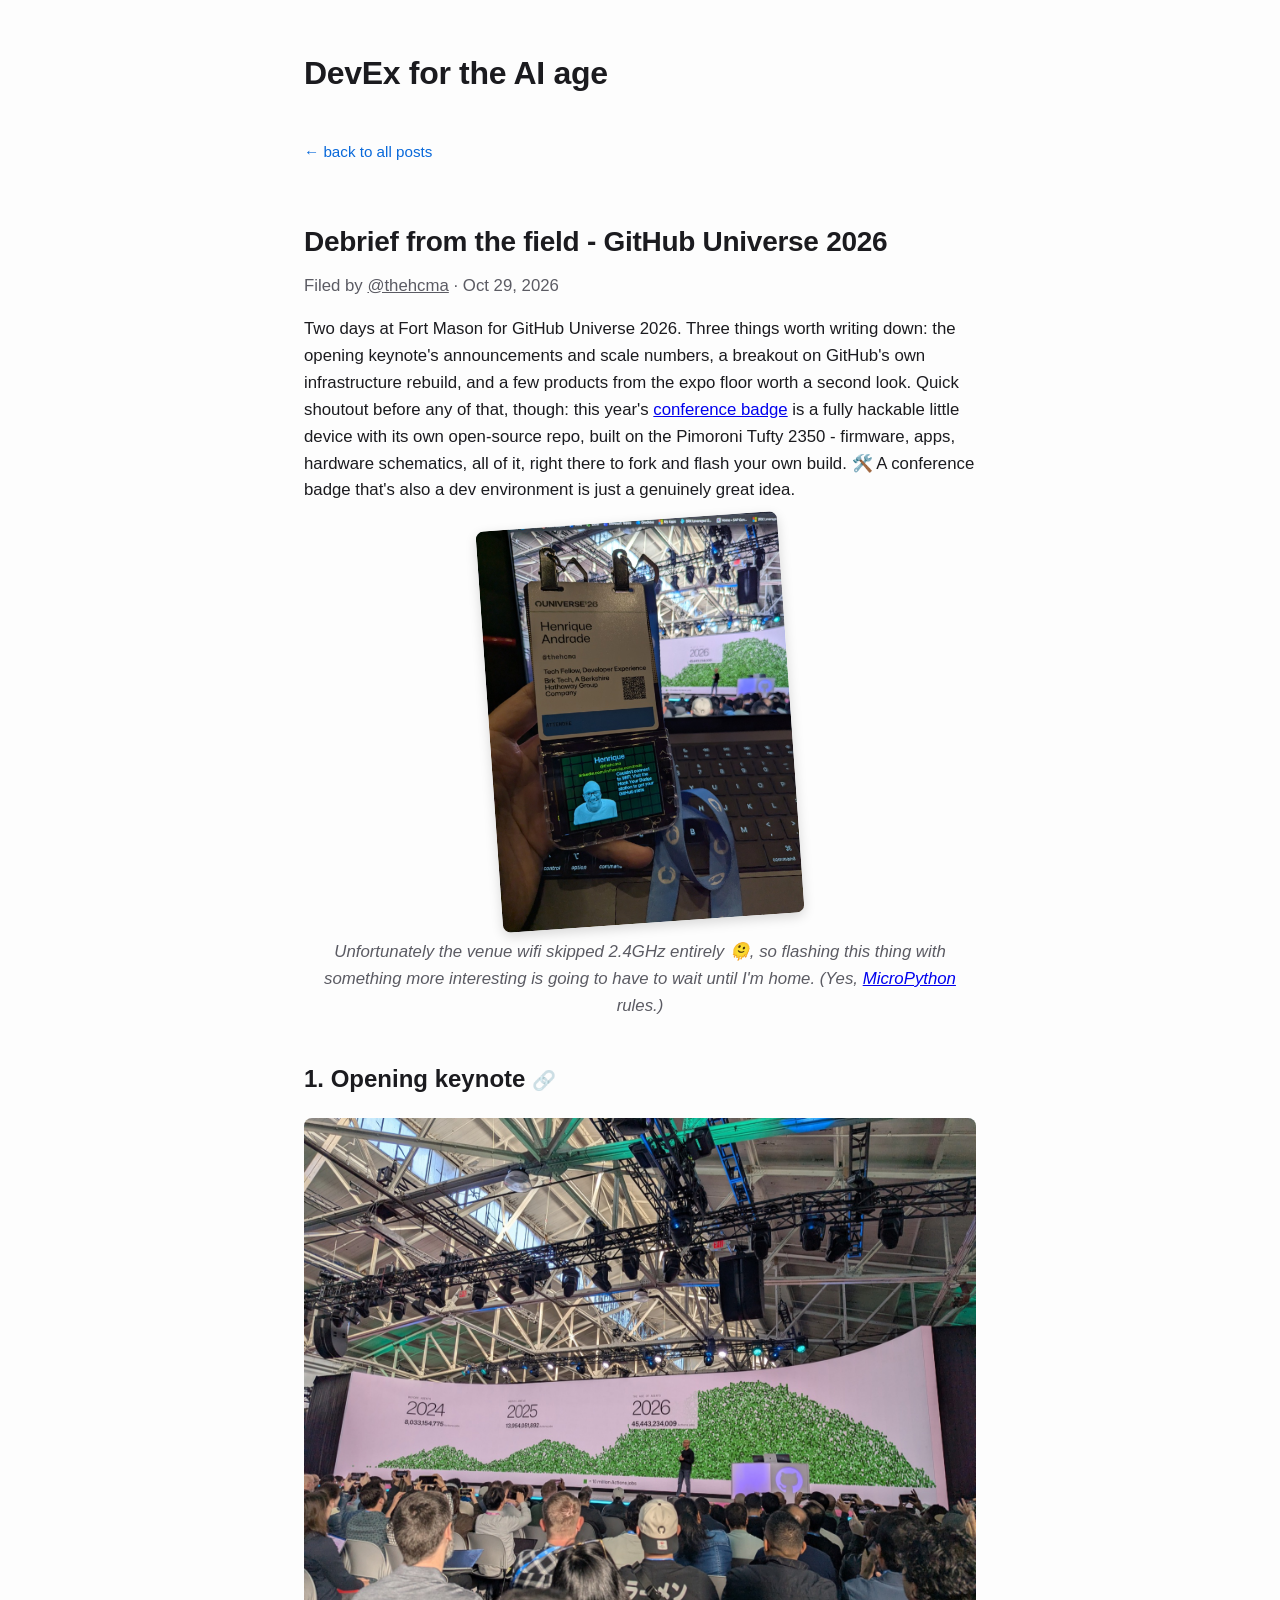
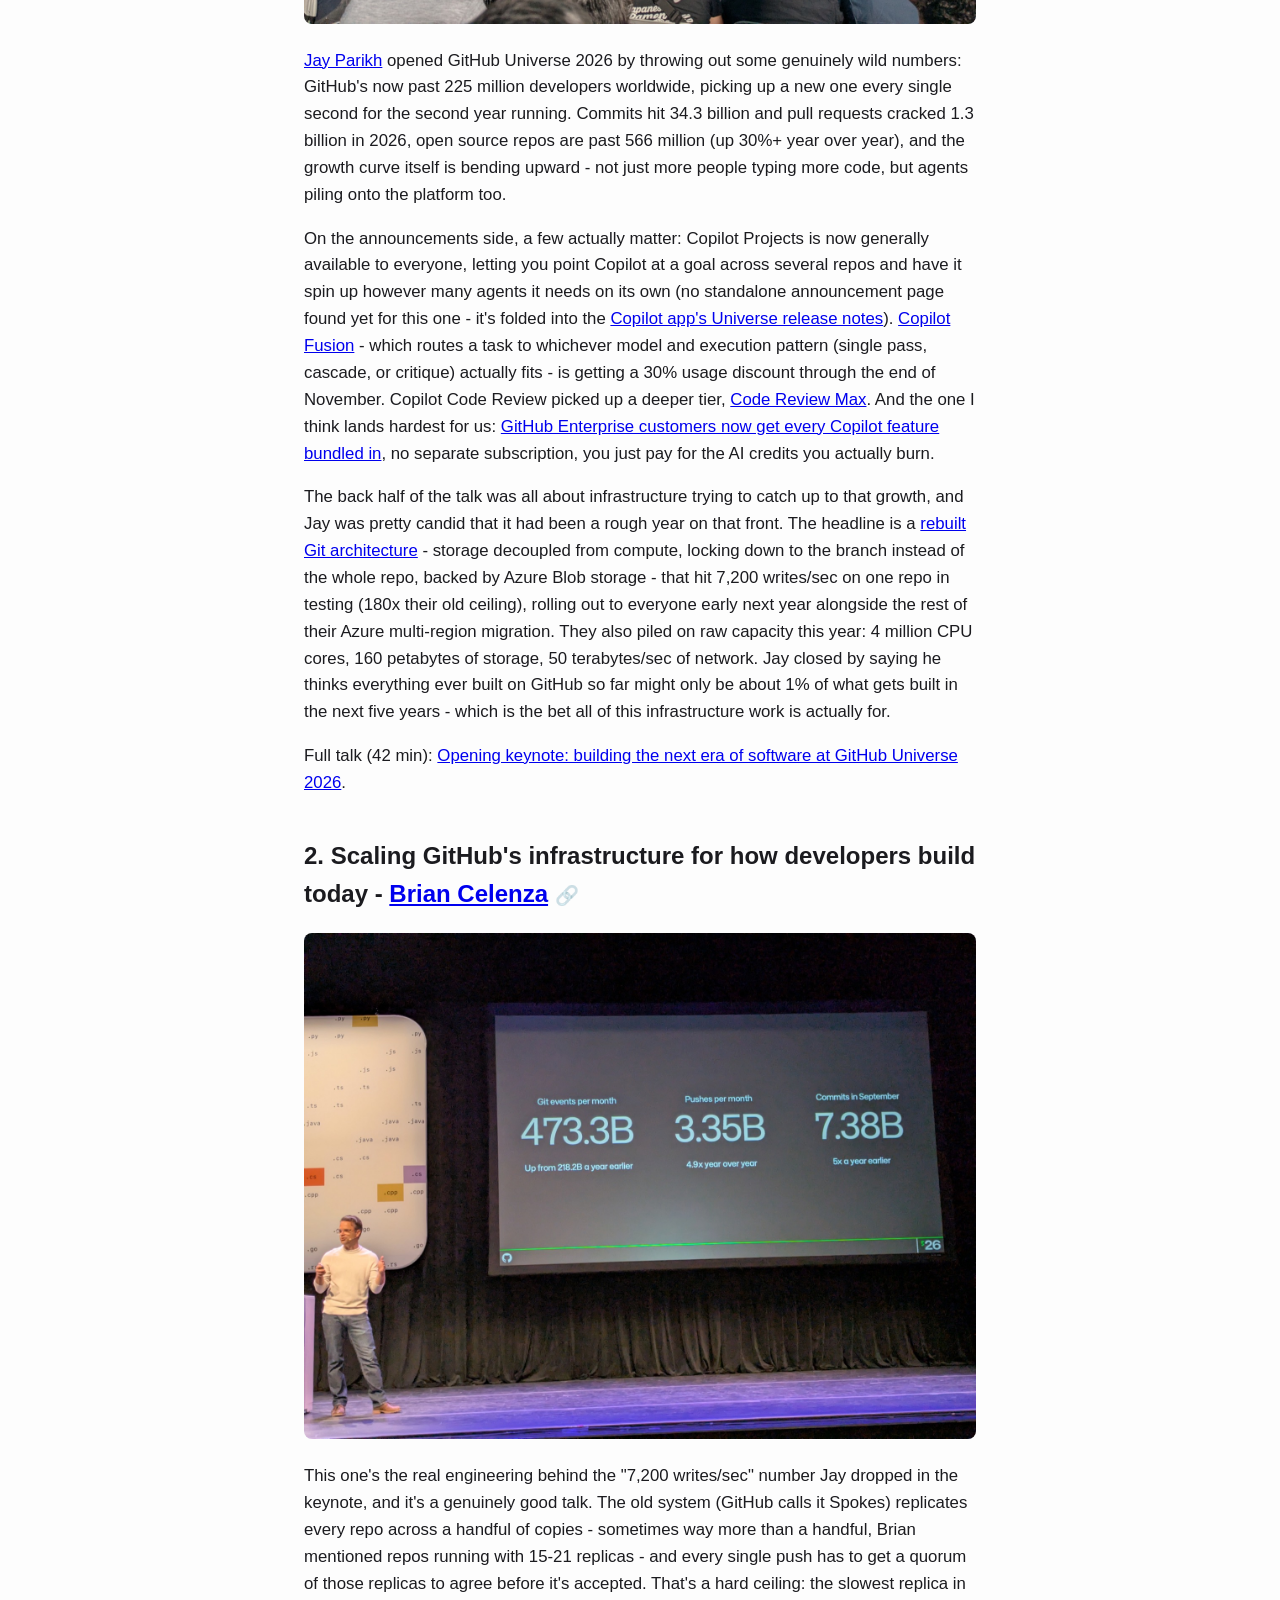
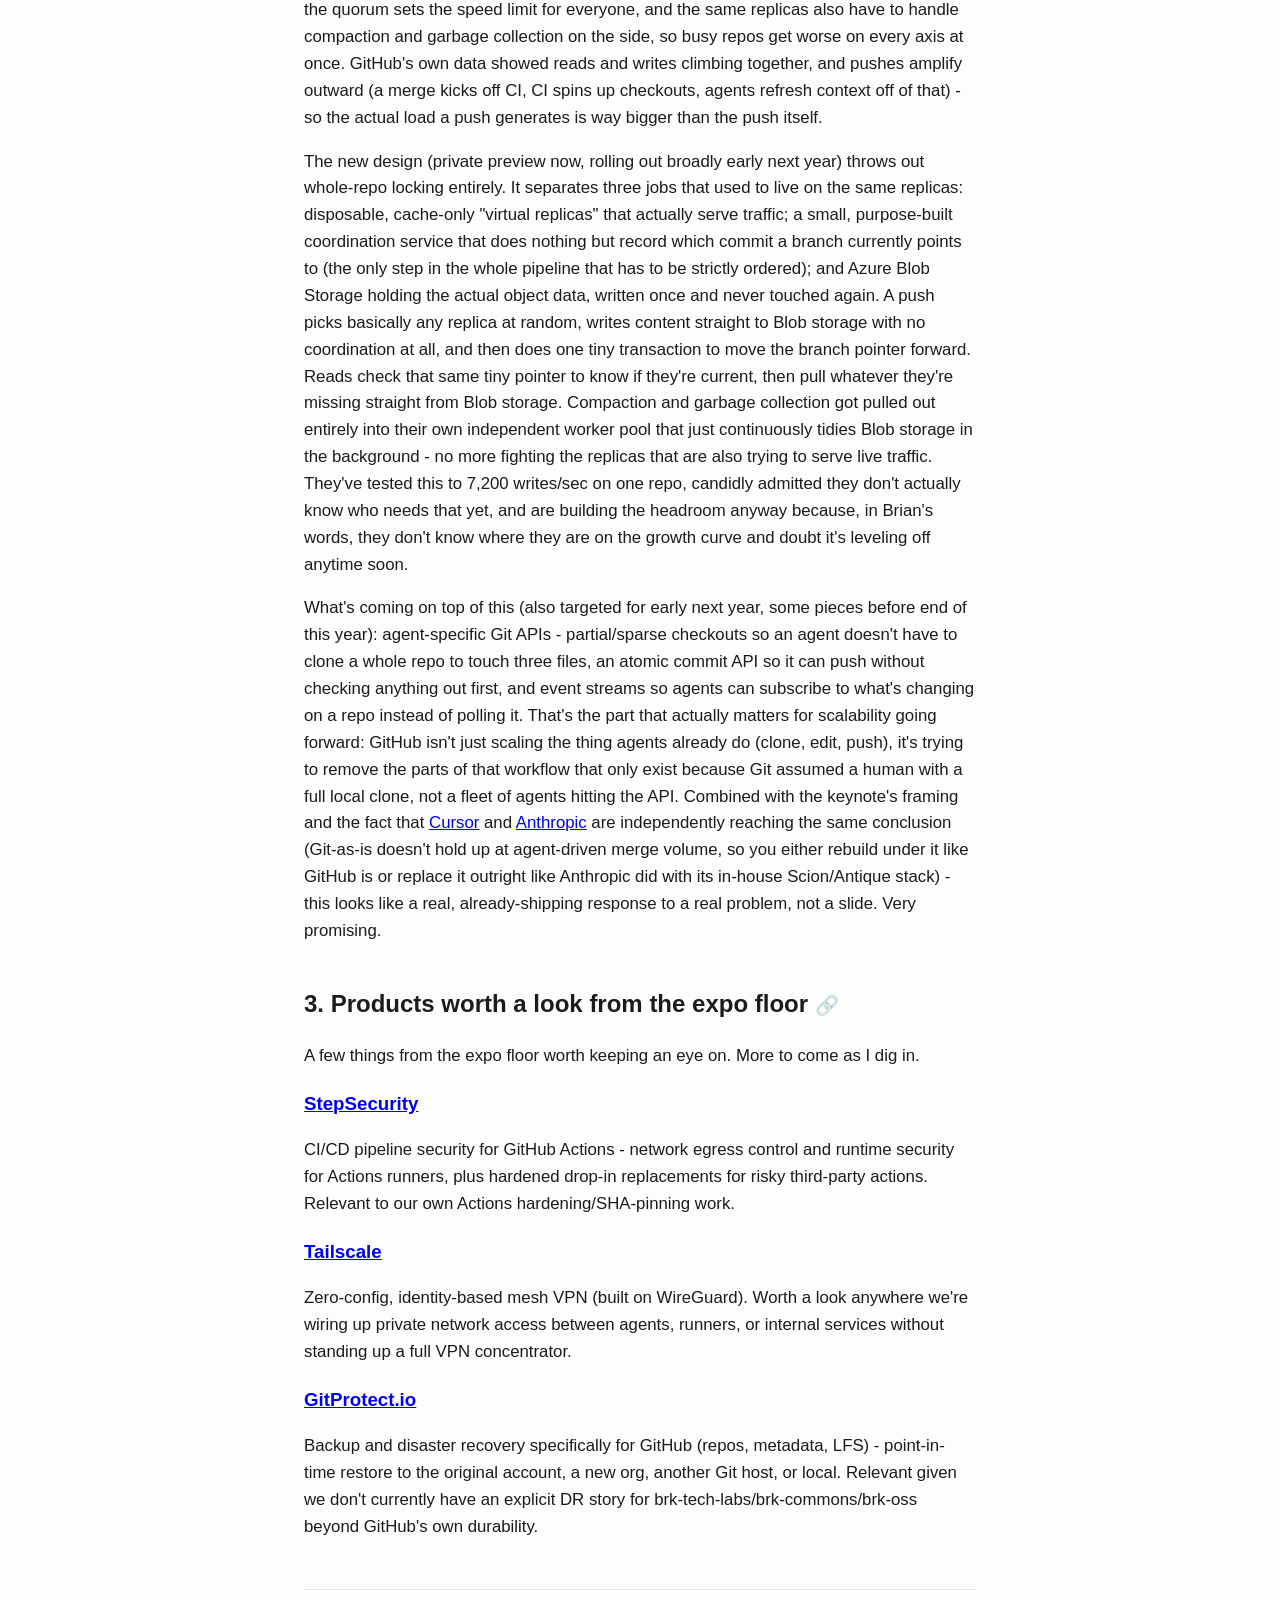
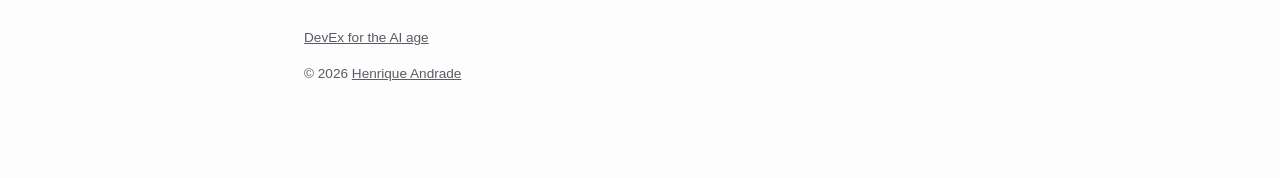
==== posts/github-universe-2026-keynote.html @ dae45338 "Add badge photo (small, tilted) with wifi joke in the dispatch intro" ====
<!doctype html>
<html lang="en">
<head>
  <meta charset="utf-8">
  <meta name="viewport" content="width=device-width, initial-scale=1">
  <title>Debrief from the field - GitHub Universe 2026 | DevEx for the AI age</title>
  <link rel="stylesheet" href="../style.css">
  <script src="../script.js" defer></script>
</head>
<body>
  <div class="wrap">
    <header class="site-header">
      <a class="home-link" href="../index.html"><h1 class="site-title">DevEx for the AI age</h1></a>
    </header>

    <a class="back-link" href="../index.html">&larr; back to all posts</a>

    <article class="post">
      <h1>Debrief from the field - GitHub Universe 2026</h1>
      <p class="post-meta">
        Filed by <a href="https://github.com/thehcma">@thehcma</a> &middot;
        <time datetime="2026-10-29T13:30:00-04:00">Oct 29, 2026</time>
      </p>

      <p>Two days at Fort Mason for GitHub Universe 2026. Three things worth writing down: the opening keynote's announcements and scale numbers, a breakout on GitHub's own infrastructure rebuild, and a few products from the expo floor worth a second look. Quick shoutout before any of that, though: this year's <a href="https://github.com/badger/home">conference badge</a> is a fully hackable little device with its own open-source repo, built on the Pimoroni Tufty 2350 - firmware, apps, hardware schematics, all of it, right there to fork and flash your own build. 🛠️ A conference badge that's also a dev environment is just a genuinely great idea.</p>

      <img class="post-photo post-photo-small post-photo-tilt" src="images/badge.jpg" alt="The GitHub Universe 2026 hackable badge, displaying a profile card and a 'Couldn't connect to WiFi' message">
      <p class="photo-caption">Unfortunately the venue wifi skipped 2.4GHz entirely 🫠, so flashing this thing with something more interesting is going to have to wait until I'm home. (Yes, <a href="https://micropython.org">MicroPython</a> rules.)</p>

      <h2 id="keynote">1. Opening keynote <a class="anchor" href="#keynote" aria-label="Copy direct link to this section">🔗</a></h2>

      <img class="post-photo" src="images/jay-parikh-keynote.jpg" alt="Jay Parikh presenting the opening keynote at GitHub Universe 2026, with a slide behind him showing GitHub Actions job growth from 2024 to 2026">

      <p><a href="https://www.linkedin.com/in/jayparikh/">Jay Parikh</a> opened GitHub Universe 2026 by throwing out some genuinely wild numbers: GitHub's now past 225 million developers worldwide, picking up a new one every single second for the second year running. Commits hit 34.3 billion and pull requests cracked 1.3 billion in 2026, open source repos are past 566 million (up 30%+ year over year), and the growth curve itself is bending upward - not just more people typing more code, but agents piling onto the platform too.</p>

      <p>On the announcements side, a few actually matter: Copilot Projects is now generally available to everyone, letting you point Copilot at a goal across several repos and have it spin up however many agents it needs on its own (no standalone announcement page found yet for this one - it's folded into the <a href="https://github.blog/changelog/2026-10-28-github-copilot-app-universe-releases">Copilot app's Universe release notes</a>). <a href="https://github.blog/changelog/2026-10-28-route-and-orchestrate-models-with-github-copilot-fusion">Copilot Fusion</a> - which routes a task to whichever model and execution pattern (single pass, cascade, or critique) actually fits - is getting a 30% usage discount through the end of November. Copilot Code Review picked up a deeper tier, <a href="https://github.blog/changelog/2026-10-28-copilot-code-review-merge-with-confidence-with-max-and-approvals">Code Review Max</a>. And the one I think lands hardest for us: <a href="https://github.blog/changelog/2026-10-28-github-enterprise-now-includes-access-to-github-copilot">GitHub Enterprise customers now get every Copilot feature bundled in</a>, no separate subscription, you just pay for the AI credits you actually burn.</p>

      <p>The back half of the talk was all about infrastructure trying to catch up to that growth, and Jay was pretty candid that it had been a rough year on that front. The headline is a <a href="https://www.theregister.com/a/5302148">rebuilt Git architecture</a> - storage decoupled from compute, locking down to the branch instead of the whole repo, backed by Azure Blob storage - that hit 7,200 writes/sec on one repo in testing (180x their old ceiling), rolling out to everyone early next year alongside the rest of their Azure multi-region migration. They also piled on raw capacity this year: 4 million CPU cores, 160 petabytes of storage, 50 terabytes/sec of network. Jay closed by saying he thinks everything ever built on GitHub so far might only be about 1% of what gets built in the next five years - which is the bet all of this infrastructure work is actually for.</p>

      <p>Full talk (42 min): <a href="https://www.youtube.com/watch?v=AArI948SDz8">Opening keynote: building the next era of software at GitHub Universe 2026</a>.</p>

      <h2 id="brian-celenza">2. Scaling GitHub's infrastructure for how developers build today - <a href="https://www.linkedin.com/in/bcelenza/">Brian Celenza</a> <a class="anchor" href="#brian-celenza" aria-label="Copy direct link to this section">🔗</a></h2>

      <img class="post-photo" src="images/brian-celenza-talk.jpg" alt="Brian Celenza presenting on GitHub's infrastructure rebuild at GitHub Universe 2026">

      <p>This one's the real engineering behind the "7,200 writes/sec" number Jay dropped in the keynote, and it's a genuinely good talk. The old system (GitHub calls it Spokes) replicates every repo across a handful of copies - sometimes way more than a handful, Brian mentioned repos running with 15-21 replicas - and every single push has to get a quorum of those replicas to agree before it's accepted. That's a hard ceiling: the slowest replica in the quorum sets the speed limit for everyone, and the same replicas also have to handle compaction and garbage collection on the side, so busy repos get worse on every axis at once. GitHub's own data showed reads and writes climbing together, and pushes amplify outward (a merge kicks off CI, CI spins up checkouts, agents refresh context off of that) - so the actual load a push generates is way bigger than the push itself.</p>

      <p>The new design (private preview now, rolling out broadly early next year) throws out whole-repo locking entirely. It separates three jobs that used to live on the same replicas: disposable, cache-only "virtual replicas" that actually serve traffic; a small, purpose-built coordination service that does nothing but record which commit a branch currently points to (the only step in the whole pipeline that has to be strictly ordered); and Azure Blob Storage holding the actual object data, written once and never touched again. A push picks basically any replica at random, writes content straight to Blob storage with no coordination at all, and then does one tiny transaction to move the branch pointer forward. Reads check that same tiny pointer to know if they're current, then pull whatever they're missing straight from Blob storage. Compaction and garbage collection got pulled out entirely into their own independent worker pool that just continuously tidies Blob storage in the background - no more fighting the replicas that are also trying to serve live traffic. They've tested this to 7,200 writes/sec on one repo, candidly admitted they don't actually know who needs that yet, and are building the headroom anyway because, in Brian's words, they don't know where they are on the growth curve and doubt it's leveling off anytime soon.</p>

      <p>What's coming on top of this (also targeted for early next year, some pieces before end of this year): agent-specific Git APIs - partial/sparse checkouts so an agent doesn't have to clone a whole repo to touch three files, an atomic commit API so it can push without checking anything out first, and event streams so agents can subscribe to what's changing on a repo instead of polling it. That's the part that actually matters for scalability going forward: GitHub isn't just scaling the thing agents already do (clone, edit, push), it's trying to remove the parts of that workflow that only exist because Git assumed a human with a full local clone, not a fleet of agents hitting the API. Combined with the keynote's framing and the fact that <a href="https://cursor.com/origin">Cursor</a> and <a href="https://www.anthropic.com/engineering/redesigning-source-control">Anthropic</a> are independently reaching the same conclusion (Git-as-is doesn't hold up at agent-driven merge volume, so you either rebuild under it like GitHub is or replace it outright like Anthropic did with its in-house Scion/Antique stack) - this looks like a real, already-shipping response to a real problem, not a slide. Very promising.</p>

      <h2 id="products">3. Products worth a look from the expo floor <a class="anchor" href="#products" aria-label="Copy direct link to this section">🔗</a></h2>

      <p>A few things from the expo floor worth keeping an eye on. More to come as I dig in.</p>

      <h3><a href="https://www.stepsecurity.io">StepSecurity</a></h3>
      <p>CI/CD pipeline security for GitHub Actions - network egress control and runtime security for Actions runners, plus hardened drop-in replacements for risky third-party actions. Relevant to our own Actions hardening/SHA-pinning work.</p>

      <h3><a href="https://tailscale.com">Tailscale</a></h3>
      <p>Zero-config, identity-based mesh VPN (built on WireGuard). Worth a look anywhere we're wiring up private network access between agents, runners, or internal services without standing up a full VPN concentrator.</p>

      <h3><a href="https://gitprotect.io">GitProtect.io</a></h3>
      <p>Backup and disaster recovery specifically for GitHub (repos, metadata, LFS) - point-in-time restore to the original account, a new org, another Git host, or local. Relevant given we don't currently have an explicit DR story for brk-tech-labs/brk-commons/brk-oss beyond GitHub's own durability.</p>
    </article>

    <footer class="site-footer">
      <p><a href="../index.html">DevEx for the AI age</a></p>
      <p>&copy; 2026 <a href="https://github.com/thehcma">Henrique Andrade</a></p>
    </footer>
  </div>
</body>
</html>
---- style.css ----
:root {
  --ink: #1b1b1f;
  --muted: #5b5b63;
  --accent: #0969da;
  --bg: #fdfdfd;
  --card-bg: #ffffff;
  --border: #e4e4e8;
  --max-width: 720px;
}

* { box-sizing: border-box; }

body {
  margin: 0;
  padding: 0;
  background: var(--bg);
  color: var(--ink);
  font-family: -apple-system, BlinkMacSystemFont, "Segoe UI", Helvetica, Arial, sans-serif;
  line-height: 1.6;
}

.wrap {
  max-width: var(--max-width);
  margin: 0 auto;
  padding: 3rem 1.5rem 5rem;
}

header.site-header {
  margin-bottom: 2.5rem;
}

header.site-header a.home-link {
  text-decoration: none;
  color: inherit;
}

.disclaimer {
  margin: 0.5rem 0 0;
  color: var(--muted);
  font-size: 0.8rem;
  font-style: italic;
}

h1.site-title {
  font-size: 2rem;
  margin: 0 0 0.25rem;
  letter-spacing: -0.01em;
}

p.site-tagline {
  margin: 0;
  color: var(--muted);
  font-size: 1.05rem;
}

.post-list {
  list-style: none;
  margin: 0;
  padding: 0;
  border-top: 1px solid var(--border);
}

.post-list li {
  border-bottom: 1px solid var(--border);
  padding: 1.5rem 0;
}

.post-list a.post-title {
  text-decoration: none;
  color: var(--ink);
  font-size: 1.25rem;
  font-weight: 600;
}

.post-list a.post-title:hover {
  color: var(--accent);
}

.post-meta {
  color: var(--muted);
  font-size: 0.9rem;
  margin-top: 0.35rem;
}

.post-meta a {
  color: inherit;
}

article.post h1 {
  font-size: 1.75rem;
  margin-bottom: 0.5rem;
  letter-spacing: -0.01em;
}

article.post h2 {
  margin-top: 2.5rem;
}

.anchor {
  text-decoration: none;
  font-weight: 400;
  font-size: 0.8em;
  opacity: 0.4;
  cursor: pointer;
}

.anchor:hover {
  opacity: 1;
}

.post-photo {
  display: block;
  width: 100%;
  border-radius: 8px;
  margin: 1rem 0 1.5rem;
}

.post-photo-small {
  width: 45%;
  margin-left: auto;
  margin-right: auto;
  box-shadow: 0 4px 12px rgba(0, 0, 0, 0.15);
}

.post-photo-tilt {
  transform: rotate(-4deg);
}

.photo-caption {
  text-align: center;
  color: var(--muted);
  font-size: 0.9rem;
  font-style: italic;
  margin-top: -0.5rem;
}

article.post p {
  font-size: 1.05rem;
}

.back-link {
  display: inline-block;
  margin-bottom: 2rem;
  color: var(--accent);
  text-decoration: none;
  font-size: 0.95rem;
}

.back-link:hover {
  text-decoration: underline;
}

footer.site-footer {
  margin-top: 3rem;
  padding-top: 1.5rem;
  border-top: 1px solid var(--border);
  color: var(--muted);
  font-size: 0.85rem;
}

footer.site-footer a {
  color: inherit;
}
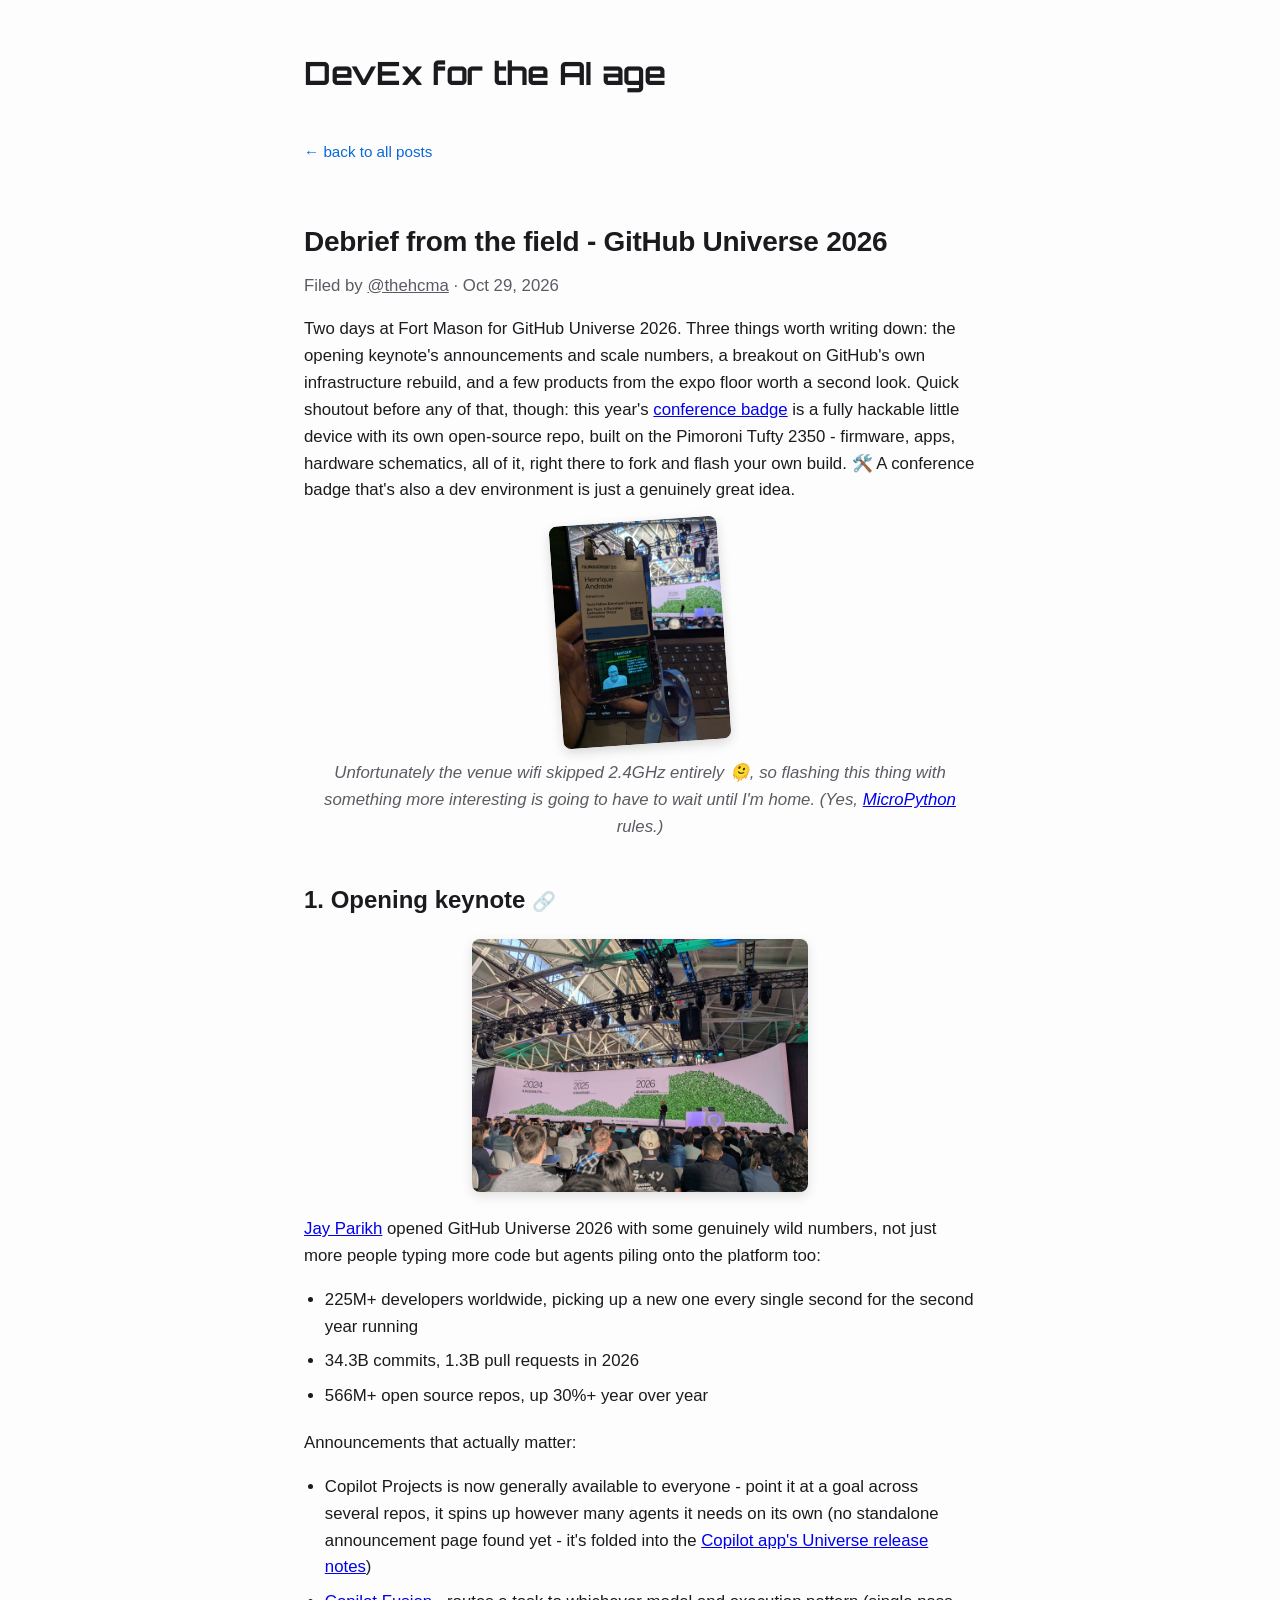
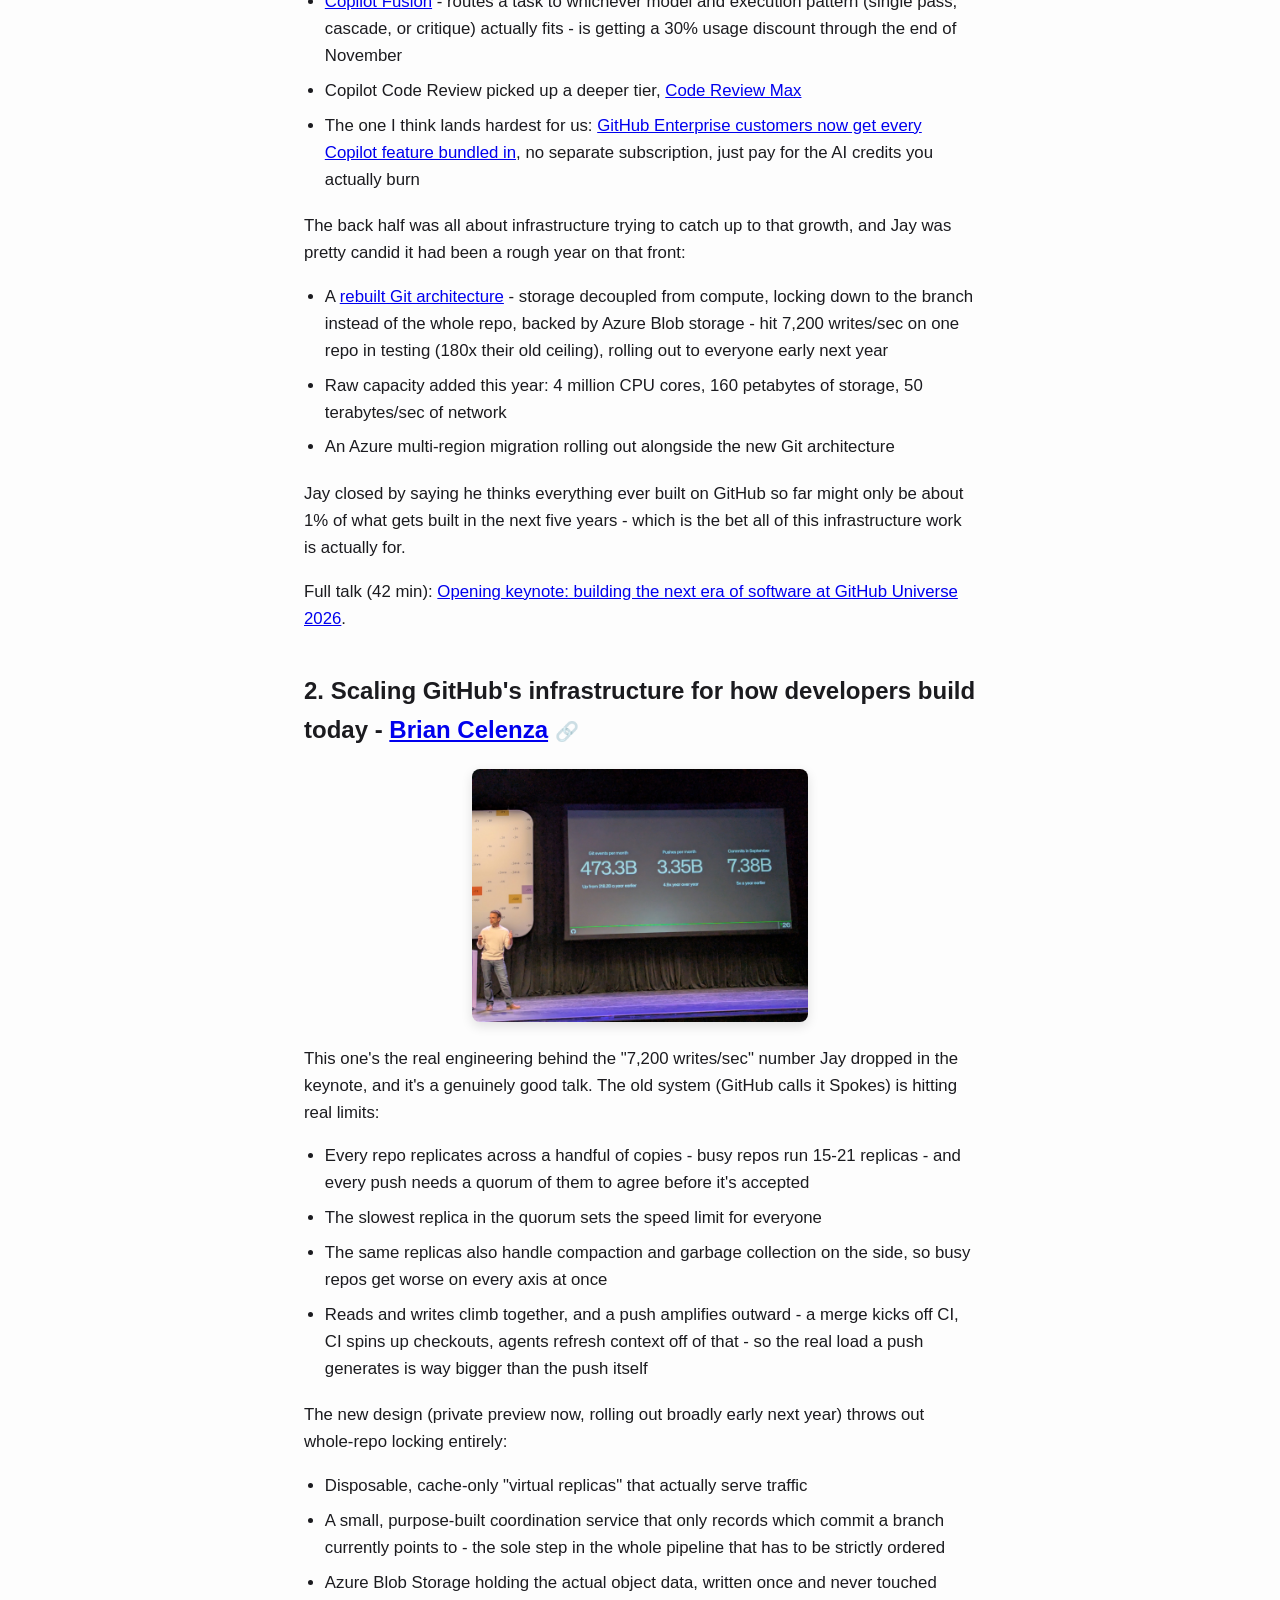
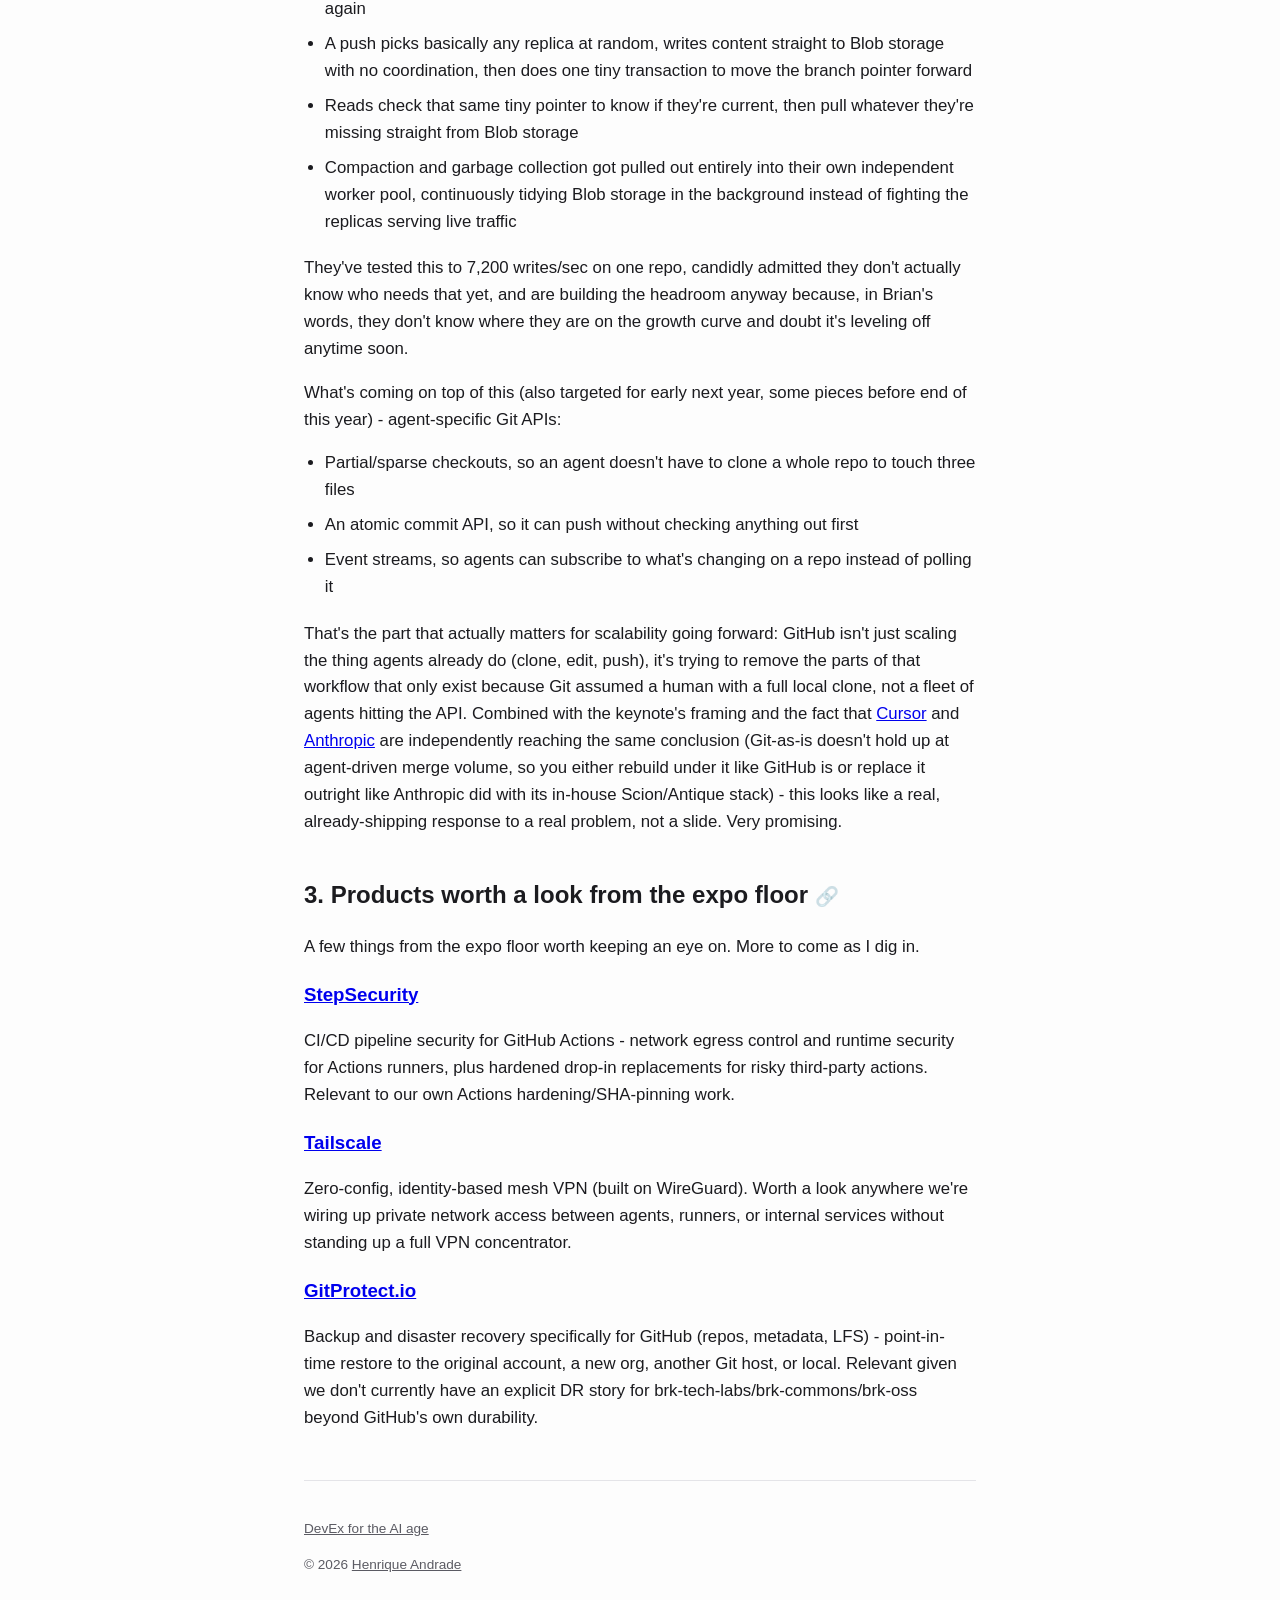
==== commit 421a8344: "Clickable full-size photos, bullet-format dense subsections, post-list summary, Orbitron title font," ====
--- a/posts/github-universe-2026-keynote.html
+++ b/posts/github-universe-2026-keynote.html
@@ -4,6 +4,9 @@
   <meta charset="utf-8">
   <meta name="viewport" content="width=device-width, initial-scale=1">
   <title>Debrief from the field - GitHub Universe 2026 | DevEx for the AI age</title>
+  <link rel="preconnect" href="https://fonts.googleapis.com">
+  <link rel="preconnect" href="https://fonts.gstatic.com" crossorigin>
+  <link href="https://fonts.googleapis.com/css2?family=Orbitron:wght@700&display=swap" rel="stylesheet">
   <link rel="stylesheet" href="../style.css">
   <script src="../script.js" defer></script>
 </head>
@@ -24,30 +27,77 @@
 
       <p>Two days at Fort Mason for GitHub Universe 2026. Three things worth writing down: the opening keynote's announcements and scale numbers, a breakout on GitHub's own infrastructure rebuild, and a few products from the expo floor worth a second look. Quick shoutout before any of that, though: this year's <a href="https://github.com/badger/home">conference badge</a> is a fully hackable little device with its own open-source repo, built on the Pimoroni Tufty 2350 - firmware, apps, hardware schematics, all of it, right there to fork and flash your own build. 🛠️ A conference badge that's also a dev environment is just a genuinely great idea.</p>
 
-      <img class="post-photo post-photo-small post-photo-tilt" src="images/badge.jpg" alt="The GitHub Universe 2026 hackable badge, displaying a profile card and a 'Couldn't connect to WiFi' message">
+      <a href="images/badge.jpg" target="_blank"><img class="post-photo post-photo-small post-photo-tilt" src="images/badge.jpg" alt="The GitHub Universe 2026 hackable badge, displaying a profile card and a 'Couldn't connect to WiFi' message"></a>
       <p class="photo-caption">Unfortunately the venue wifi skipped 2.4GHz entirely 🫠, so flashing this thing with something more interesting is going to have to wait until I'm home. (Yes, <a href="https://micropython.org">MicroPython</a> rules.)</p>
 
       <h2 id="keynote">1. Opening keynote <a class="anchor" href="#keynote" aria-label="Copy direct link to this section">🔗</a></h2>
 
-      <img class="post-photo" src="images/jay-parikh-keynote.jpg" alt="Jay Parikh presenting the opening keynote at GitHub Universe 2026, with a slide behind him showing GitHub Actions job growth from 2024 to 2026">
+      <a href="images/jay-parikh-keynote.jpg" target="_blank"><img class="post-photo" src="images/jay-parikh-keynote.jpg" alt="Jay Parikh presenting the opening keynote at GitHub Universe 2026, with a slide behind him showing GitHub Actions job growth from 2024 to 2026"></a>
 
-      <p><a href="https://www.linkedin.com/in/jayparikh/">Jay Parikh</a> opened GitHub Universe 2026 by throwing out some genuinely wild numbers: GitHub's now past 225 million developers worldwide, picking up a new one every single second for the second year running. Commits hit 34.3 billion and pull requests cracked 1.3 billion in 2026, open source repos are past 566 million (up 30%+ year over year), and the growth curve itself is bending upward - not just more people typing more code, but agents piling onto the platform too.</p>
+      <p><a href="https://www.linkedin.com/in/jayparikh/">Jay Parikh</a> opened GitHub Universe 2026 with some genuinely wild numbers, not just more people typing more code but agents piling onto the platform too:</p>
 
-      <p>On the announcements side, a few actually matter: Copilot Projects is now generally available to everyone, letting you point Copilot at a goal across several repos and have it spin up however many agents it needs on its own (no standalone announcement page found yet for this one - it's folded into the <a href="https://github.blog/changelog/2026-10-28-github-copilot-app-universe-releases">Copilot app's Universe release notes</a>). <a href="https://github.blog/changelog/2026-10-28-route-and-orchestrate-models-with-github-copilot-fusion">Copilot Fusion</a> - which routes a task to whichever model and execution pattern (single pass, cascade, or critique) actually fits - is getting a 30% usage discount through the end of November. Copilot Code Review picked up a deeper tier, <a href="https://github.blog/changelog/2026-10-28-copilot-code-review-merge-with-confidence-with-max-and-approvals">Code Review Max</a>. And the one I think lands hardest for us: <a href="https://github.blog/changelog/2026-10-28-github-enterprise-now-includes-access-to-github-copilot">GitHub Enterprise customers now get every Copilot feature bundled in</a>, no separate subscription, you just pay for the AI credits you actually burn.</p>
+      <ul>
+        <li>225M+ developers worldwide, picking up a new one every single second for the second year running</li>
+        <li>34.3B commits, 1.3B pull requests in 2026</li>
+        <li>566M+ open source repos, up 30%+ year over year</li>
+      </ul>
 
-      <p>The back half of the talk was all about infrastructure trying to catch up to that growth, and Jay was pretty candid that it had been a rough year on that front. The headline is a <a href="https://www.theregister.com/a/5302148">rebuilt Git architecture</a> - storage decoupled from compute, locking down to the branch instead of the whole repo, backed by Azure Blob storage - that hit 7,200 writes/sec on one repo in testing (180x their old ceiling), rolling out to everyone early next year alongside the rest of their Azure multi-region migration. They also piled on raw capacity this year: 4 million CPU cores, 160 petabytes of storage, 50 terabytes/sec of network. Jay closed by saying he thinks everything ever built on GitHub so far might only be about 1% of what gets built in the next five years - which is the bet all of this infrastructure work is actually for.</p>
+      <p>Announcements that actually matter:</p>
+
+      <ul>
+        <li>Copilot Projects is now generally available to everyone - point it at a goal across several repos, it spins up however many agents it needs on its own (no standalone announcement page found yet - it's folded into the <a href="https://github.blog/changelog/2026-10-28-github-copilot-app-universe-releases">Copilot app's Universe release notes</a>)</li>
+        <li><a href="https://github.blog/changelog/2026-10-28-route-and-orchestrate-models-with-github-copilot-fusion">Copilot Fusion</a> - routes a task to whichever model and execution pattern (single pass, cascade, or critique) actually fits - is getting a 30% usage discount through the end of November</li>
+        <li>Copilot Code Review picked up a deeper tier, <a href="https://github.blog/changelog/2026-10-28-copilot-code-review-merge-with-confidence-with-max-and-approvals">Code Review Max</a></li>
+        <li>The one I think lands hardest for us: <a href="https://github.blog/changelog/2026-10-28-github-enterprise-now-includes-access-to-github-copilot">GitHub Enterprise customers now get every Copilot feature bundled in</a>, no separate subscription, just pay for the AI credits you actually burn</li>
+      </ul>
+
+      <p>The back half was all about infrastructure trying to catch up to that growth, and Jay was pretty candid it had been a rough year on that front:</p>
+
+      <ul>
+        <li>A <a href="https://www.theregister.com/a/5302148">rebuilt Git architecture</a> - storage decoupled from compute, locking down to the branch instead of the whole repo, backed by Azure Blob storage - hit 7,200 writes/sec on one repo in testing (180x their old ceiling), rolling out to everyone early next year</li>
+        <li>Raw capacity added this year: 4 million CPU cores, 160 petabytes of storage, 50 terabytes/sec of network</li>
+        <li>An Azure multi-region migration rolling out alongside the new Git architecture</li>
+      </ul>
+
+      <p>Jay closed by saying he thinks everything ever built on GitHub so far might only be about 1% of what gets built in the next five years - which is the bet all of this infrastructure work is actually for.</p>
 
       <p>Full talk (42 min): <a href="https://www.youtube.com/watch?v=AArI948SDz8">Opening keynote: building the next era of software at GitHub Universe 2026</a>.</p>
 
       <h2 id="brian-celenza">2. Scaling GitHub's infrastructure for how developers build today - <a href="https://www.linkedin.com/in/bcelenza/">Brian Celenza</a> <a class="anchor" href="#brian-celenza" aria-label="Copy direct link to this section">🔗</a></h2>
 
-      <img class="post-photo" src="images/brian-celenza-talk.jpg" alt="Brian Celenza presenting on GitHub's infrastructure rebuild at GitHub Universe 2026">
+      <a href="images/brian-celenza-talk.jpg" target="_blank"><img class="post-photo" src="images/brian-celenza-talk.jpg" alt="Brian Celenza presenting on GitHub's infrastructure rebuild at GitHub Universe 2026"></a>
 
-      <p>This one's the real engineering behind the "7,200 writes/sec" number Jay dropped in the keynote, and it's a genuinely good talk. The old system (GitHub calls it Spokes) replicates every repo across a handful of copies - sometimes way more than a handful, Brian mentioned repos running with 15-21 replicas - and every single push has to get a quorum of those replicas to agree before it's accepted. That's a hard ceiling: the slowest replica in the quorum sets the speed limit for everyone, and the same replicas also have to handle compaction and garbage collection on the side, so busy repos get worse on every axis at once. GitHub's own data showed reads and writes climbing together, and pushes amplify outward (a merge kicks off CI, CI spins up checkouts, agents refresh context off of that) - so the actual load a push generates is way bigger than the push itself.</p>
+      <p>This one's the real engineering behind the "7,200 writes/sec" number Jay dropped in the keynote, and it's a genuinely good talk. The old system (GitHub calls it Spokes) is hitting real limits:</p>
 
-      <p>The new design (private preview now, rolling out broadly early next year) throws out whole-repo locking entirely. It separates three jobs that used to live on the same replicas: disposable, cache-only "virtual replicas" that actually serve traffic; a small, purpose-built coordination service that does nothing but record which commit a branch currently points to (the only step in the whole pipeline that has to be strictly ordered); and Azure Blob Storage holding the actual object data, written once and never touched again. A push picks basically any replica at random, writes content straight to Blob storage with no coordination at all, and then does one tiny transaction to move the branch pointer forward. Reads check that same tiny pointer to know if they're current, then pull whatever they're missing straight from Blob storage. Compaction and garbage collection got pulled out entirely into their own independent worker pool that just continuously tidies Blob storage in the background - no more fighting the replicas that are also trying to serve live traffic. They've tested this to 7,200 writes/sec on one repo, candidly admitted they don't actually know who needs that yet, and are building the headroom anyway because, in Brian's words, they don't know where they are on the growth curve and doubt it's leveling off anytime soon.</p>
+      <ul>
+        <li>Every repo replicates across a handful of copies - busy repos run 15-21 replicas - and every push needs a quorum of them to agree before it's accepted</li>
+        <li>The slowest replica in the quorum sets the speed limit for everyone</li>
+        <li>The same replicas also handle compaction and garbage collection on the side, so busy repos get worse on every axis at once</li>
+        <li>Reads and writes climb together, and a push amplifies outward - a merge kicks off CI, CI spins up checkouts, agents refresh context off of that - so the real load a push generates is way bigger than the push itself</li>
+      </ul>
 
-      <p>What's coming on top of this (also targeted for early next year, some pieces before end of this year): agent-specific Git APIs - partial/sparse checkouts so an agent doesn't have to clone a whole repo to touch three files, an atomic commit API so it can push without checking anything out first, and event streams so agents can subscribe to what's changing on a repo instead of polling it. That's the part that actually matters for scalability going forward: GitHub isn't just scaling the thing agents already do (clone, edit, push), it's trying to remove the parts of that workflow that only exist because Git assumed a human with a full local clone, not a fleet of agents hitting the API. Combined with the keynote's framing and the fact that <a href="https://cursor.com/origin">Cursor</a> and <a href="https://www.anthropic.com/engineering/redesigning-source-control">Anthropic</a> are independently reaching the same conclusion (Git-as-is doesn't hold up at agent-driven merge volume, so you either rebuild under it like GitHub is or replace it outright like Anthropic did with its in-house Scion/Antique stack) - this looks like a real, already-shipping response to a real problem, not a slide. Very promising.</p>
+      <p>The new design (private preview now, rolling out broadly early next year) throws out whole-repo locking entirely:</p>
+
+      <ul>
+        <li>Disposable, cache-only "virtual replicas" that actually serve traffic</li>
+        <li>A small, purpose-built coordination service that only records which commit a branch currently points to - the sole step in the whole pipeline that has to be strictly ordered</li>
+        <li>Azure Blob Storage holding the actual object data, written once and never touched again</li>
+        <li>A push picks basically any replica at random, writes content straight to Blob storage with no coordination, then does one tiny transaction to move the branch pointer forward</li>
+        <li>Reads check that same tiny pointer to know if they're current, then pull whatever they're missing straight from Blob storage</li>
+        <li>Compaction and garbage collection got pulled out entirely into their own independent worker pool, continuously tidying Blob storage in the background instead of fighting the replicas serving live traffic</li>
+      </ul>
+
+      <p>They've tested this to 7,200 writes/sec on one repo, candidly admitted they don't actually know who needs that yet, and are building the headroom anyway because, in Brian's words, they don't know where they are on the growth curve and doubt it's leveling off anytime soon.</p>
+
+      <p>What's coming on top of this (also targeted for early next year, some pieces before end of this year) - agent-specific Git APIs:</p>
+
+      <ul>
+        <li>Partial/sparse checkouts, so an agent doesn't have to clone a whole repo to touch three files</li>
+        <li>An atomic commit API, so it can push without checking anything out first</li>
+        <li>Event streams, so agents can subscribe to what's changing on a repo instead of polling it</li>
+      </ul>
+
+      <p>That's the part that actually matters for scalability going forward: GitHub isn't just scaling the thing agents already do (clone, edit, push), it's trying to remove the parts of that workflow that only exist because Git assumed a human with a full local clone, not a fleet of agents hitting the API. Combined with the keynote's framing and the fact that <a href="https://cursor.com/origin">Cursor</a> and <a href="https://www.anthropic.com/engineering/redesigning-source-control">Anthropic</a> are independently reaching the same conclusion (Git-as-is doesn't hold up at agent-driven merge volume, so you either rebuild under it like GitHub is or replace it outright like Anthropic did with its in-house Scion/Antique stack) - this looks like a real, already-shipping response to a real problem, not a slide. Very promising.</p>
 
       <h2 id="products">3. Products worth a look from the expo floor <a class="anchor" href="#products" aria-label="Copy direct link to this section">🔗</a></h2>
 
--- a/style.css
+++ b/style.css
@@ -42,6 +42,7 @@
 }
 
 h1.site-title {
+  font-family: "Orbitron", -apple-system, BlinkMacSystemFont, "Segoe UI", Helvetica, Arial, sans-serif;
   font-size: 2rem;
   margin: 0 0 0.25rem;
   letter-spacing: -0.01em;
@@ -86,6 +87,12 @@
   color: inherit;
 }
 
+.post-summary {
+  margin-top: 0.5rem;
+  margin-bottom: 0;
+  color: var(--ink);
+}
+
 article.post h1 {
   font-size: 1.75rem;
   margin-bottom: 0.5rem;
@@ -110,13 +117,17 @@
 
 .post-photo {
   display: block;
-  width: 100%;
+  width: 50%;
+  margin-left: auto;
+  margin-right: auto;
   border-radius: 8px;
-  margin: 1rem 0 1.5rem;
+  margin-top: 1rem;
+  margin-bottom: 1.5rem;
+  box-shadow: 0 4px 12px rgba(0, 0, 0, 0.12);
 }
 
 .post-photo-small {
-  width: 45%;
+  width: 25%;
   margin-left: auto;
   margin-right: auto;
   box-shadow: 0 4px 12px rgba(0, 0, 0, 0.15);
@@ -136,6 +147,16 @@
 
 article.post p {
   font-size: 1.05rem;
+}
+
+article.post ul {
+  font-size: 1.05rem;
+  padding-left: 1.3rem;
+  margin: 0.75rem 0 1.25rem;
+}
+
+article.post ul li {
+  margin-bottom: 0.5rem;
 }
 
 .back-link {
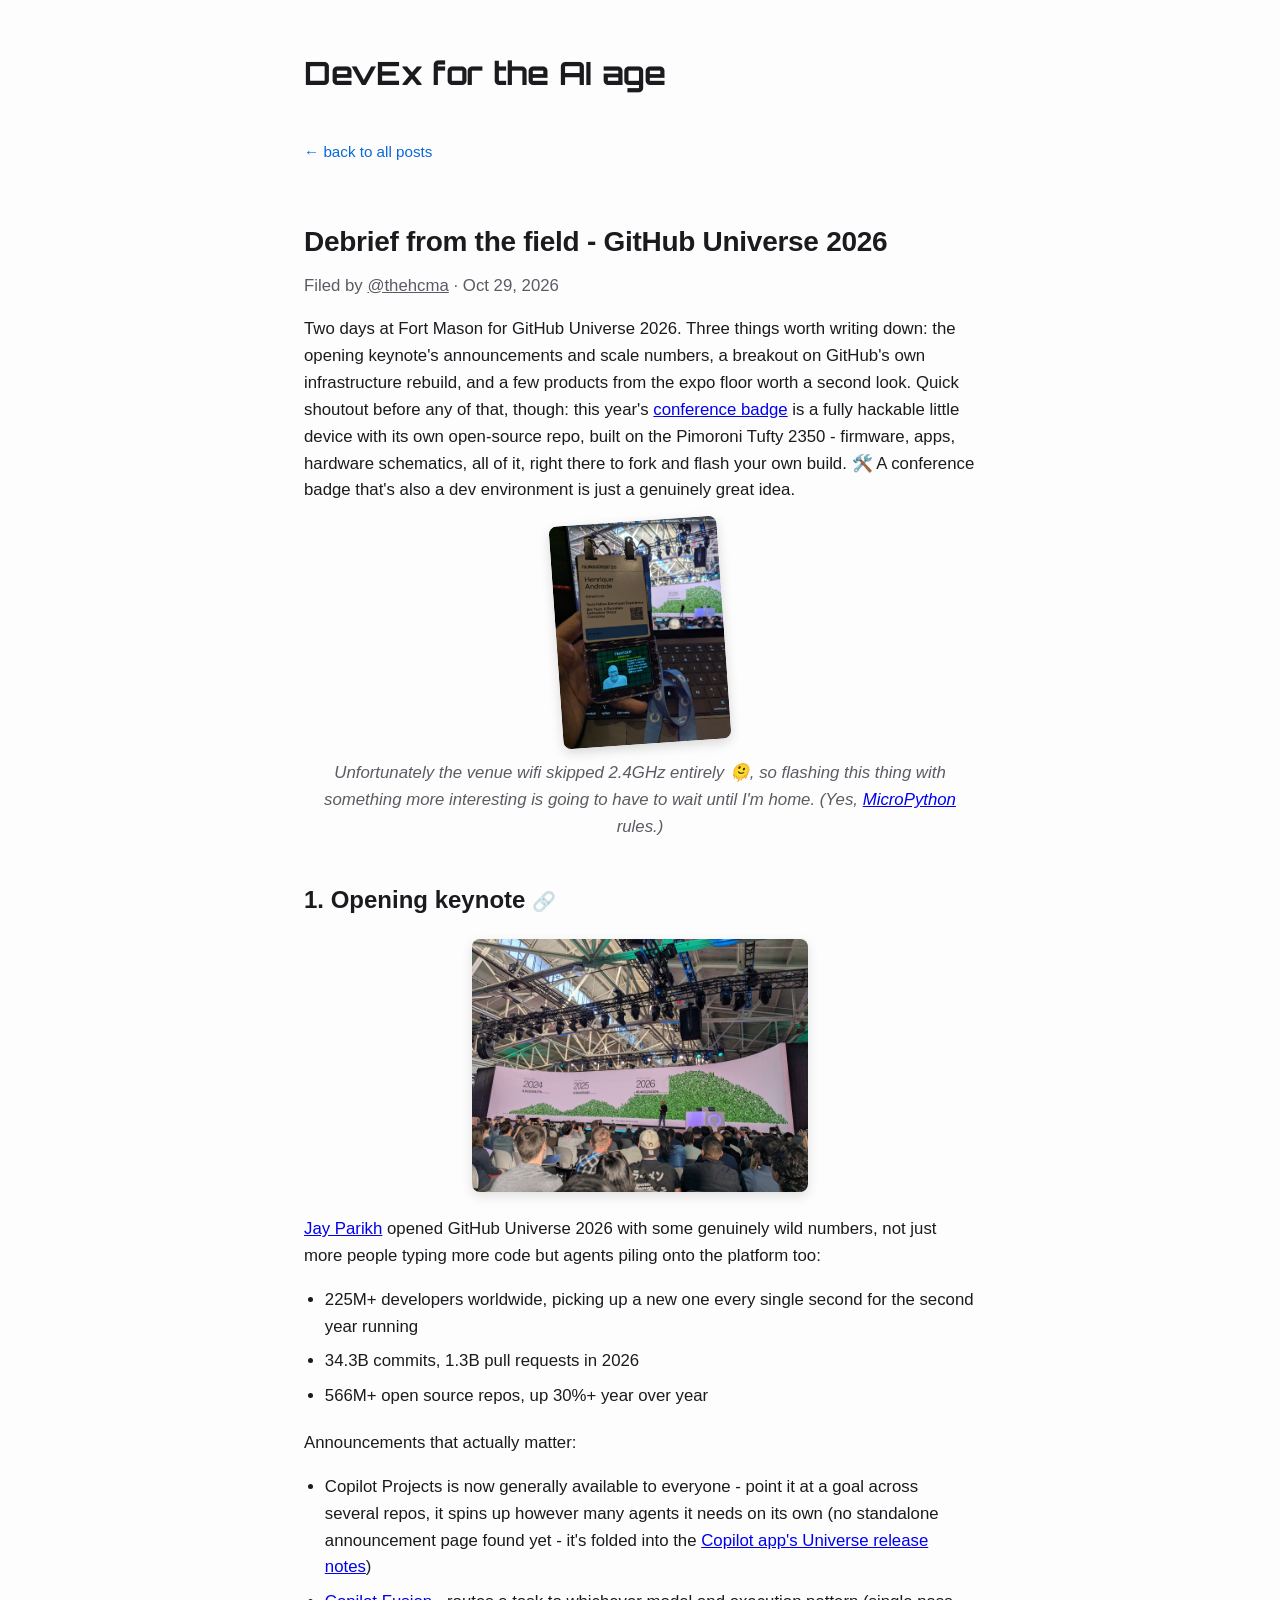
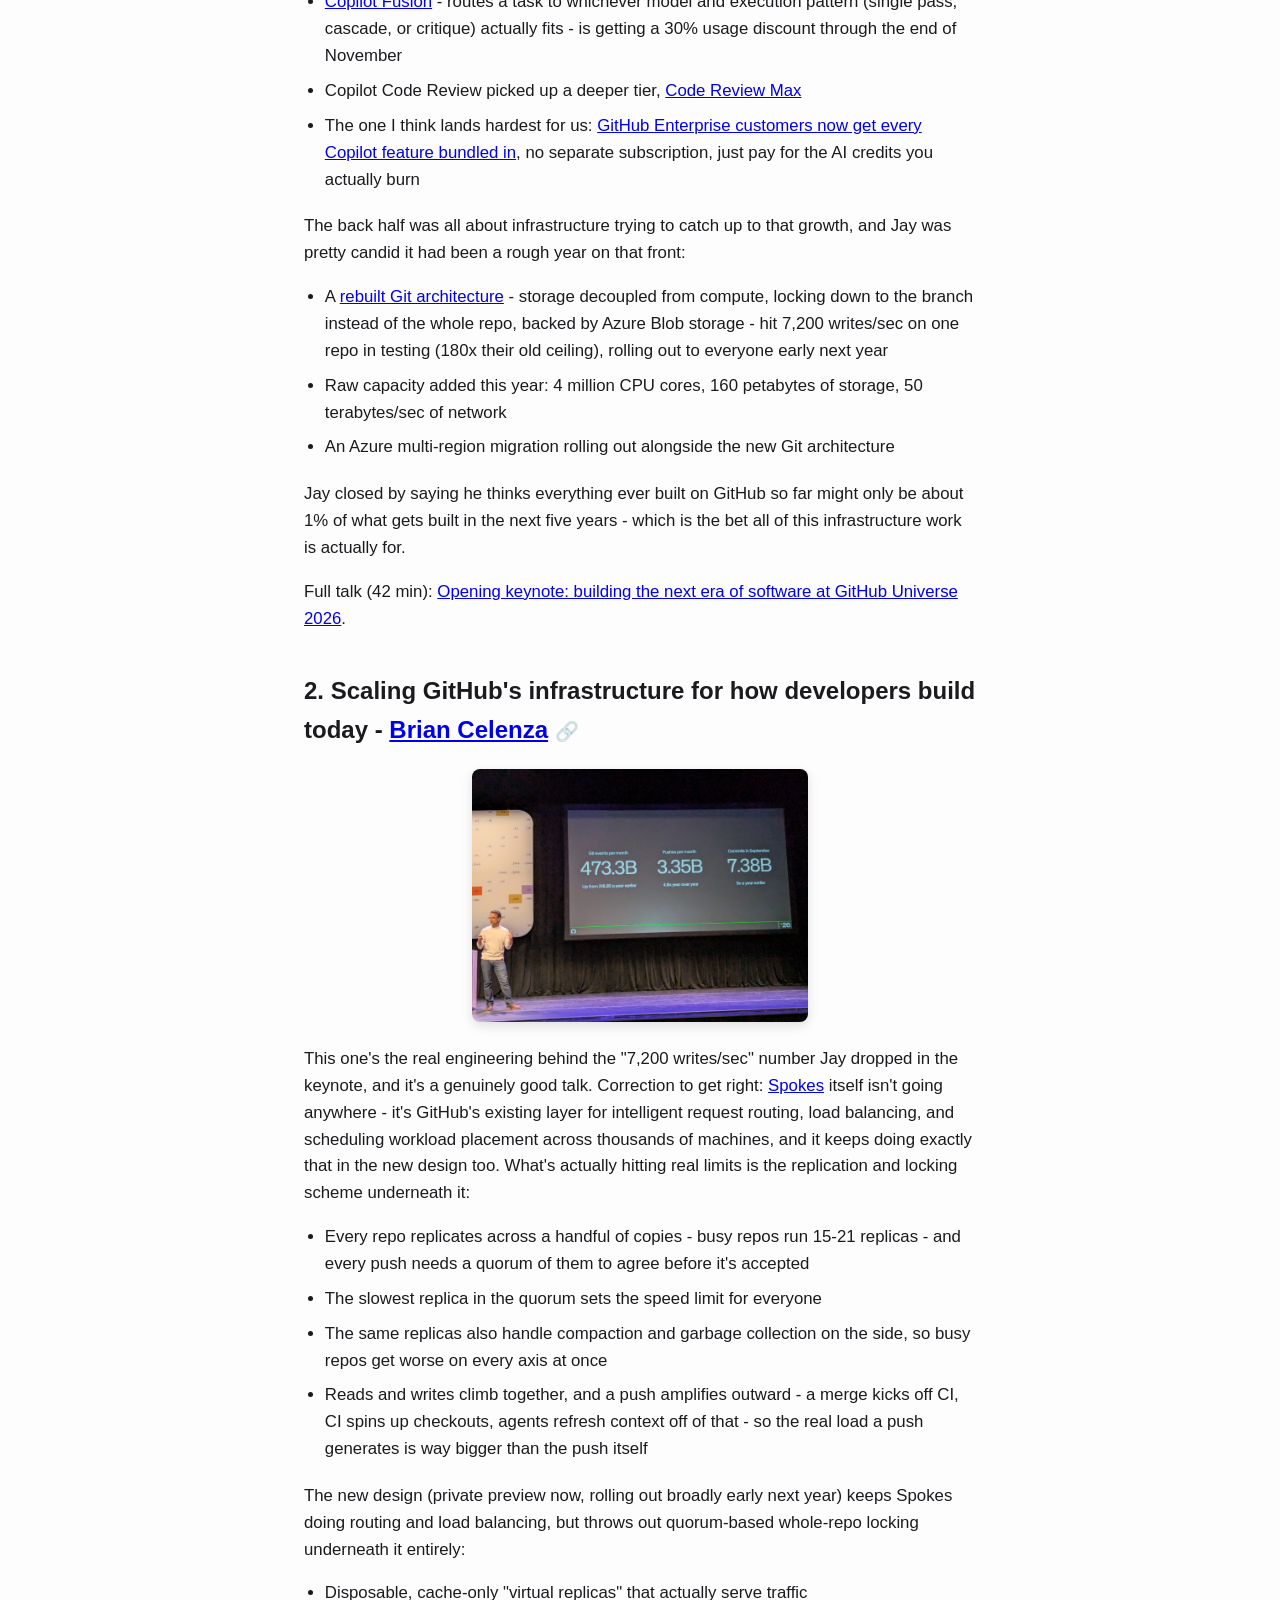
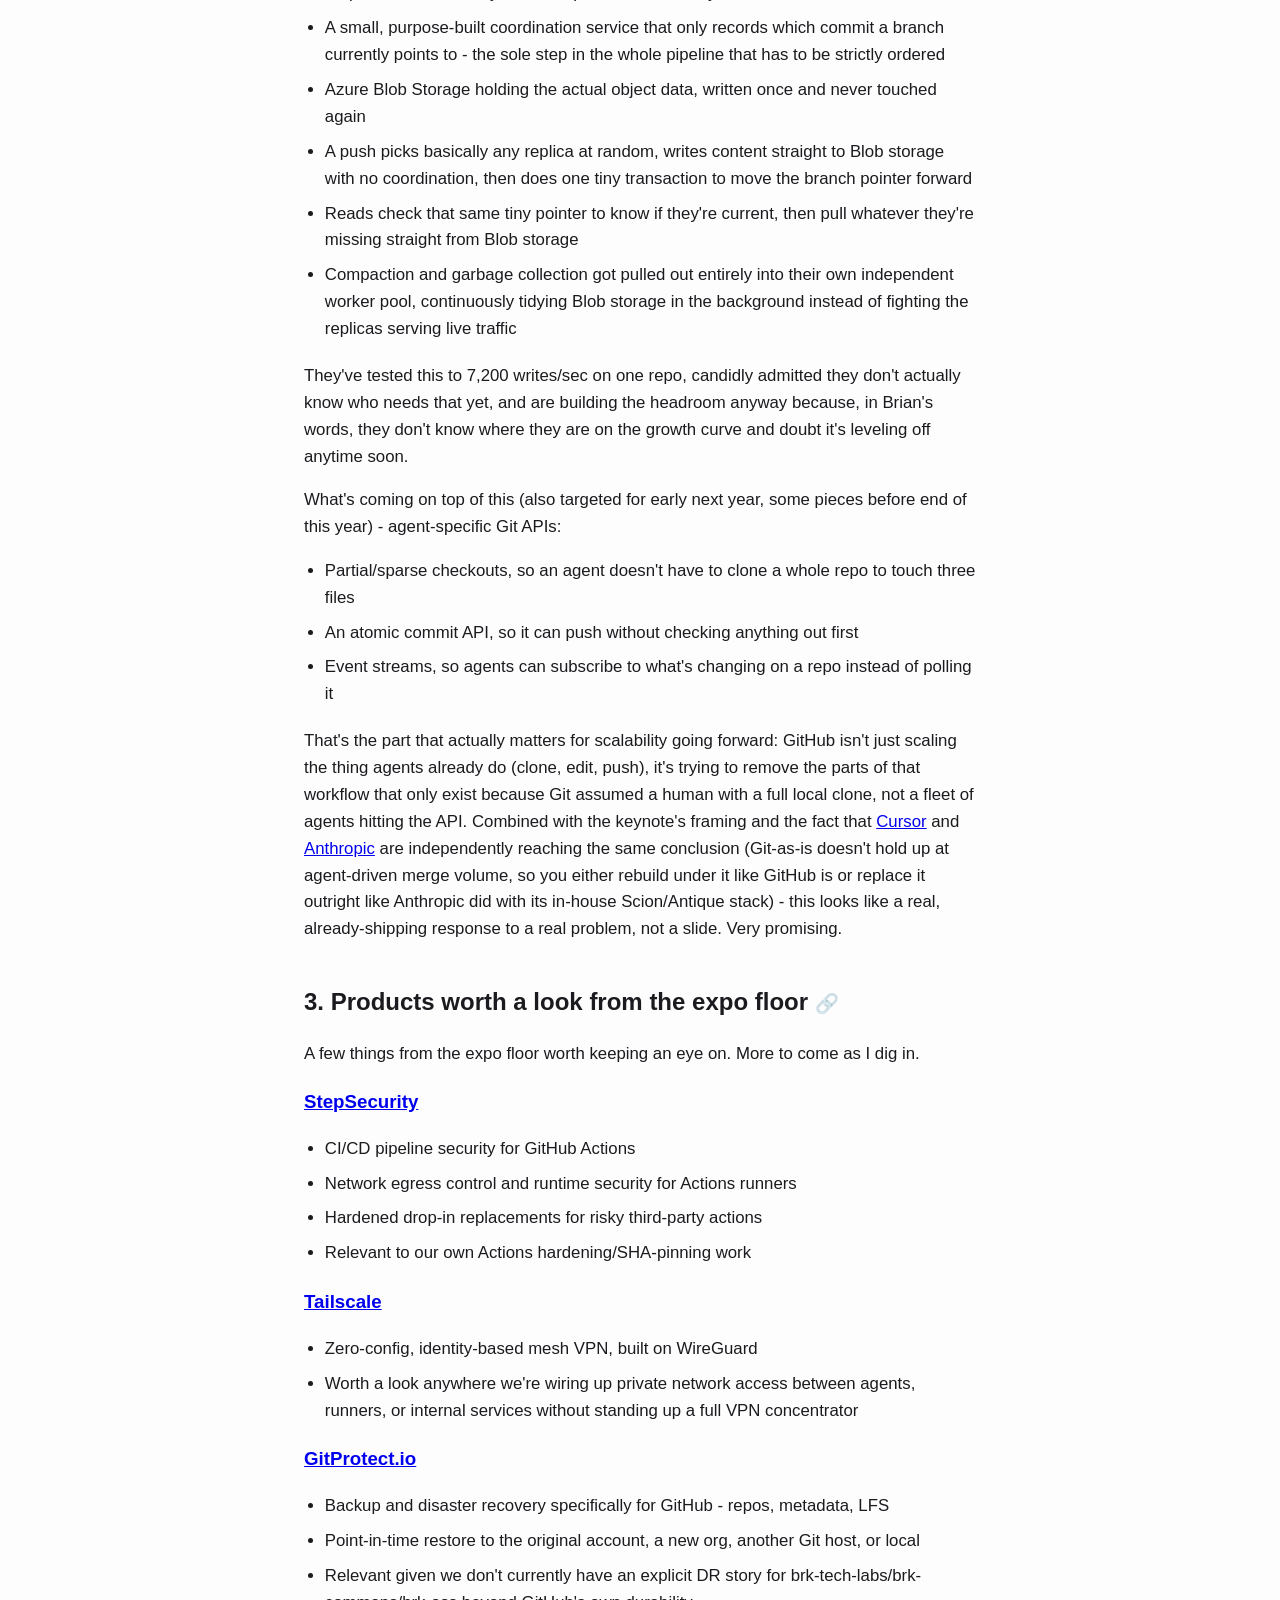
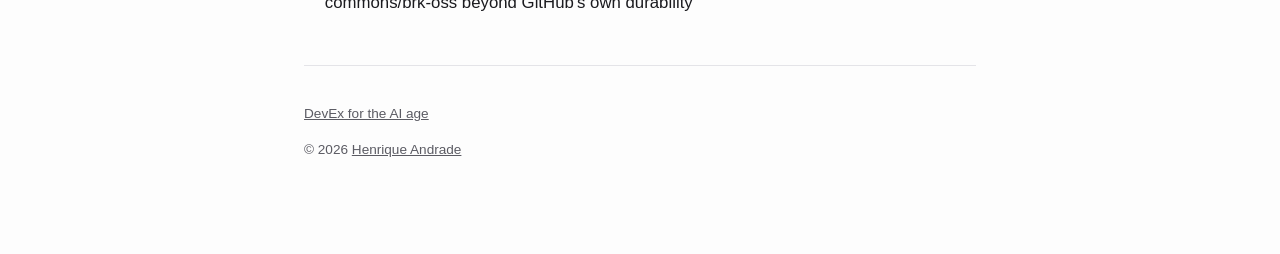
==== commit cc24aff6: "Products bullets, in-page lightbox for photos, Spokes correction with link" ====
--- a/posts/github-universe-2026-keynote.html
+++ b/posts/github-universe-2026-keynote.html
@@ -27,12 +27,12 @@
 
       <p>Two days at Fort Mason for GitHub Universe 2026. Three things worth writing down: the opening keynote's announcements and scale numbers, a breakout on GitHub's own infrastructure rebuild, and a few products from the expo floor worth a second look. Quick shoutout before any of that, though: this year's <a href="https://github.com/badger/home">conference badge</a> is a fully hackable little device with its own open-source repo, built on the Pimoroni Tufty 2350 - firmware, apps, hardware schematics, all of it, right there to fork and flash your own build. 🛠️ A conference badge that's also a dev environment is just a genuinely great idea.</p>
 
-      <a href="images/badge.jpg" target="_blank"><img class="post-photo post-photo-small post-photo-tilt" src="images/badge.jpg" alt="The GitHub Universe 2026 hackable badge, displaying a profile card and a 'Couldn't connect to WiFi' message"></a>
+      <img class="post-photo post-photo-small post-photo-tilt" src="images/badge.jpg" alt="The GitHub Universe 2026 hackable badge, displaying a profile card and a 'Couldn't connect to WiFi' message">
       <p class="photo-caption">Unfortunately the venue wifi skipped 2.4GHz entirely 🫠, so flashing this thing with something more interesting is going to have to wait until I'm home. (Yes, <a href="https://micropython.org">MicroPython</a> rules.)</p>
 
       <h2 id="keynote">1. Opening keynote <a class="anchor" href="#keynote" aria-label="Copy direct link to this section">🔗</a></h2>
 
-      <a href="images/jay-parikh-keynote.jpg" target="_blank"><img class="post-photo" src="images/jay-parikh-keynote.jpg" alt="Jay Parikh presenting the opening keynote at GitHub Universe 2026, with a slide behind him showing GitHub Actions job growth from 2024 to 2026"></a>
+      <img class="post-photo" src="images/jay-parikh-keynote.jpg" alt="Jay Parikh presenting the opening keynote at GitHub Universe 2026, with a slide behind him showing GitHub Actions job growth from 2024 to 2026">
 
       <p><a href="https://www.linkedin.com/in/jayparikh/">Jay Parikh</a> opened GitHub Universe 2026 with some genuinely wild numbers, not just more people typing more code but agents piling onto the platform too:</p>
 
@@ -65,9 +65,9 @@
 
       <h2 id="brian-celenza">2. Scaling GitHub's infrastructure for how developers build today - <a href="https://www.linkedin.com/in/bcelenza/">Brian Celenza</a> <a class="anchor" href="#brian-celenza" aria-label="Copy direct link to this section">🔗</a></h2>
 
-      <a href="images/brian-celenza-talk.jpg" target="_blank"><img class="post-photo" src="images/brian-celenza-talk.jpg" alt="Brian Celenza presenting on GitHub's infrastructure rebuild at GitHub Universe 2026"></a>
+      <img class="post-photo" src="images/brian-celenza-talk.jpg" alt="Brian Celenza presenting on GitHub's infrastructure rebuild at GitHub Universe 2026">
 
-      <p>This one's the real engineering behind the "7,200 writes/sec" number Jay dropped in the keynote, and it's a genuinely good talk. The old system (GitHub calls it Spokes) is hitting real limits:</p>
+      <p>This one's the real engineering behind the "7,200 writes/sec" number Jay dropped in the keynote, and it's a genuinely good talk. Correction to get right: <a href="https://github.blog/engineering/stretching-spokes">Spokes</a> itself isn't going anywhere - it's GitHub's existing layer for intelligent request routing, load balancing, and scheduling workload placement across thousands of machines, and it keeps doing exactly that in the new design too. What's actually hitting real limits is the replication and locking scheme underneath it:</p>
 
       <ul>
         <li>Every repo replicates across a handful of copies - busy repos run 15-21 replicas - and every push needs a quorum of them to agree before it's accepted</li>
@@ -76,7 +76,7 @@
         <li>Reads and writes climb together, and a push amplifies outward - a merge kicks off CI, CI spins up checkouts, agents refresh context off of that - so the real load a push generates is way bigger than the push itself</li>
       </ul>
 
-      <p>The new design (private preview now, rolling out broadly early next year) throws out whole-repo locking entirely:</p>
+      <p>The new design (private preview now, rolling out broadly early next year) keeps Spokes doing routing and load balancing, but throws out quorum-based whole-repo locking underneath it entirely:</p>
 
       <ul>
         <li>Disposable, cache-only "virtual replicas" that actually serve traffic</li>
@@ -104,13 +104,25 @@
       <p>A few things from the expo floor worth keeping an eye on. More to come as I dig in.</p>
 
       <h3><a href="https://www.stepsecurity.io">StepSecurity</a></h3>
-      <p>CI/CD pipeline security for GitHub Actions - network egress control and runtime security for Actions runners, plus hardened drop-in replacements for risky third-party actions. Relevant to our own Actions hardening/SHA-pinning work.</p>
+      <ul>
+        <li>CI/CD pipeline security for GitHub Actions</li>
+        <li>Network egress control and runtime security for Actions runners</li>
+        <li>Hardened drop-in replacements for risky third-party actions</li>
+        <li>Relevant to our own Actions hardening/SHA-pinning work</li>
+      </ul>
 
       <h3><a href="https://tailscale.com">Tailscale</a></h3>
-      <p>Zero-config, identity-based mesh VPN (built on WireGuard). Worth a look anywhere we're wiring up private network access between agents, runners, or internal services without standing up a full VPN concentrator.</p>
+      <ul>
+        <li>Zero-config, identity-based mesh VPN, built on WireGuard</li>
+        <li>Worth a look anywhere we're wiring up private network access between agents, runners, or internal services without standing up a full VPN concentrator</li>
+      </ul>
 
       <h3><a href="https://gitprotect.io">GitProtect.io</a></h3>
-      <p>Backup and disaster recovery specifically for GitHub (repos, metadata, LFS) - point-in-time restore to the original account, a new org, another Git host, or local. Relevant given we don't currently have an explicit DR story for brk-tech-labs/brk-commons/brk-oss beyond GitHub's own durability.</p>
+      <ul>
+        <li>Backup and disaster recovery specifically for GitHub - repos, metadata, LFS</li>
+        <li>Point-in-time restore to the original account, a new org, another Git host, or local</li>
+        <li>Relevant given we don't currently have an explicit DR story for brk-tech-labs/brk-commons/brk-oss beyond GitHub's own durability</li>
+      </ul>
     </article>
 
     <footer class="site-footer">
--- a/style.css
+++ b/style.css
@@ -124,6 +124,41 @@
   margin-top: 1rem;
   margin-bottom: 1.5rem;
   box-shadow: 0 4px 12px rgba(0, 0, 0, 0.12);
+  cursor: pointer;
+}
+
+.lightbox-overlay {
+  display: none;
+  position: fixed;
+  inset: 0;
+  background: rgba(0, 0, 0, 0.85);
+  z-index: 1000;
+  align-items: center;
+  justify-content: center;
+}
+
+.lightbox-overlay.open {
+  display: flex;
+}
+
+.lightbox-img {
+  max-width: 90vw;
+  max-height: 90vh;
+  border-radius: 8px;
+  box-shadow: 0 8px 32px rgba(0, 0, 0, 0.5);
+}
+
+.lightbox-close {
+  position: fixed;
+  top: 1.5rem;
+  right: 1.5rem;
+  background: none;
+  border: none;
+  color: #fff;
+  font-size: 2.5rem;
+  line-height: 1;
+  cursor: pointer;
+  padding: 0.25rem 0.5rem;
 }
 
 .post-photo-small {
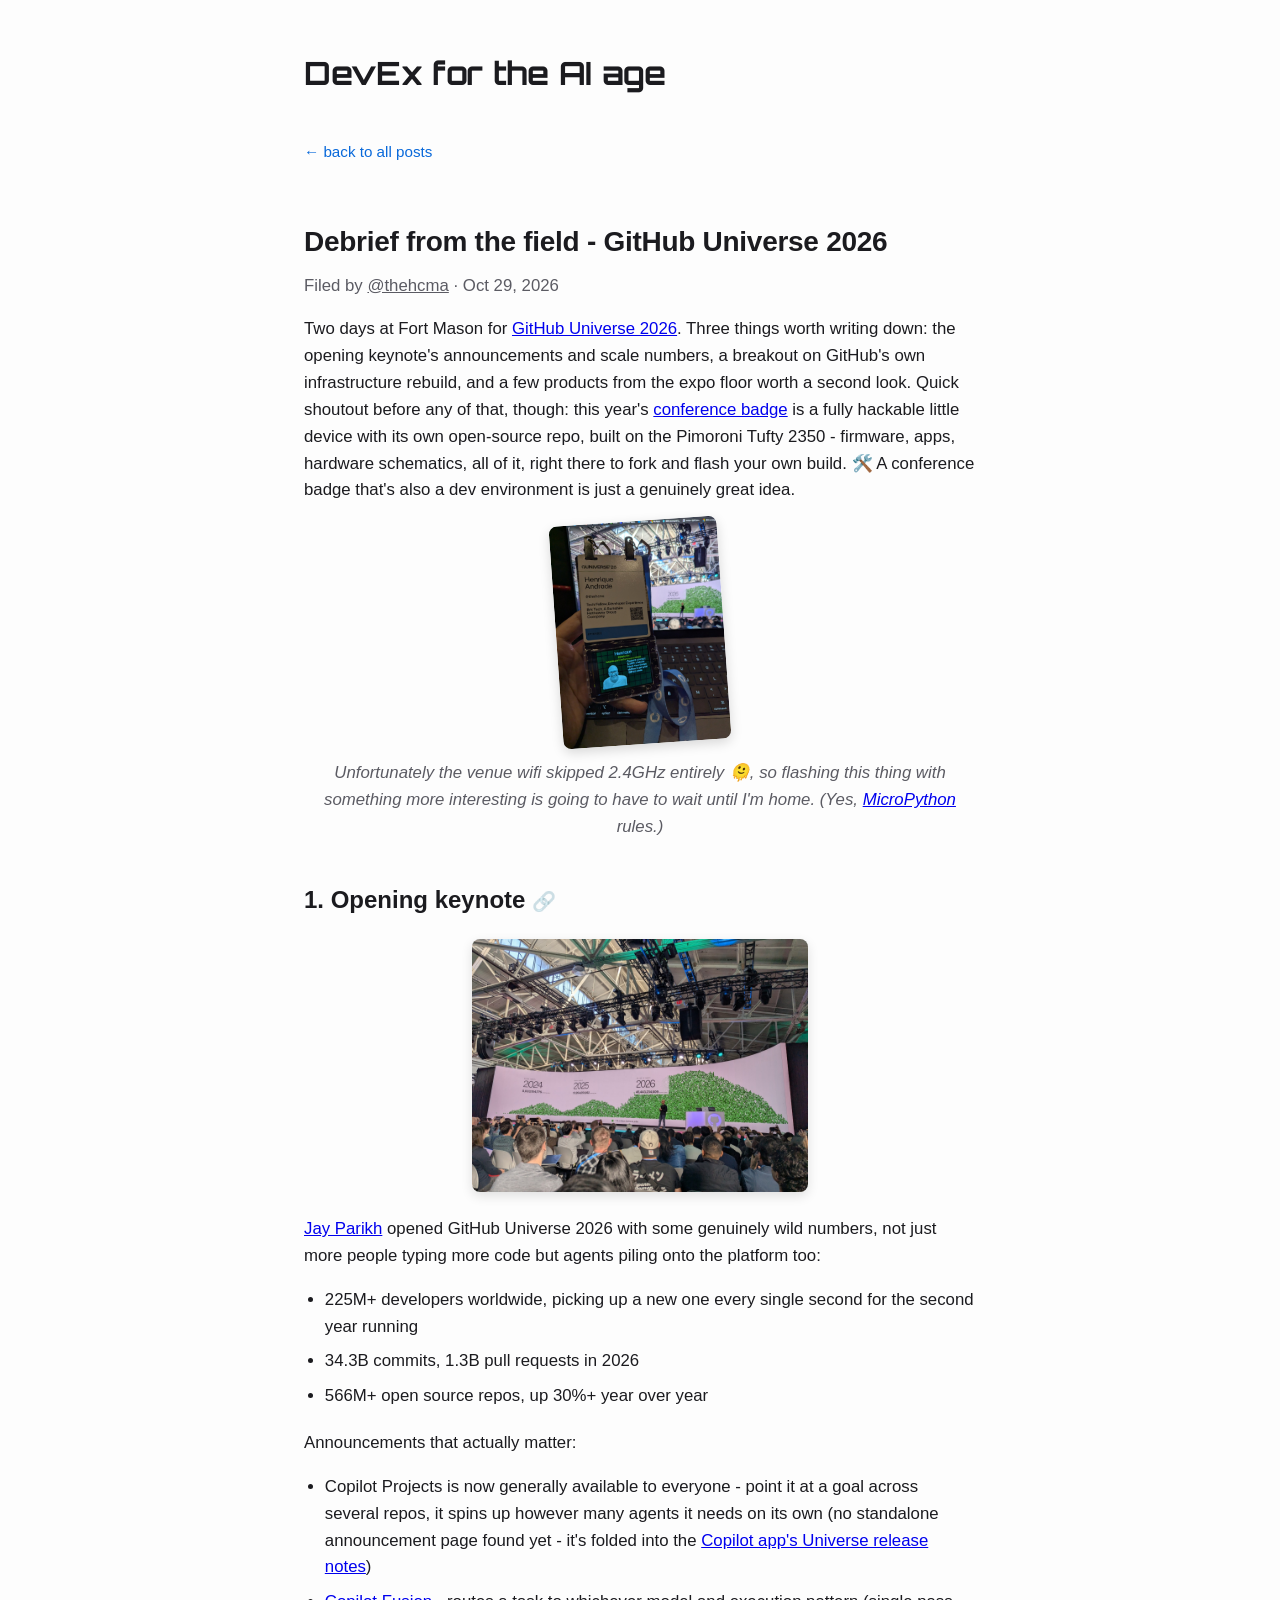
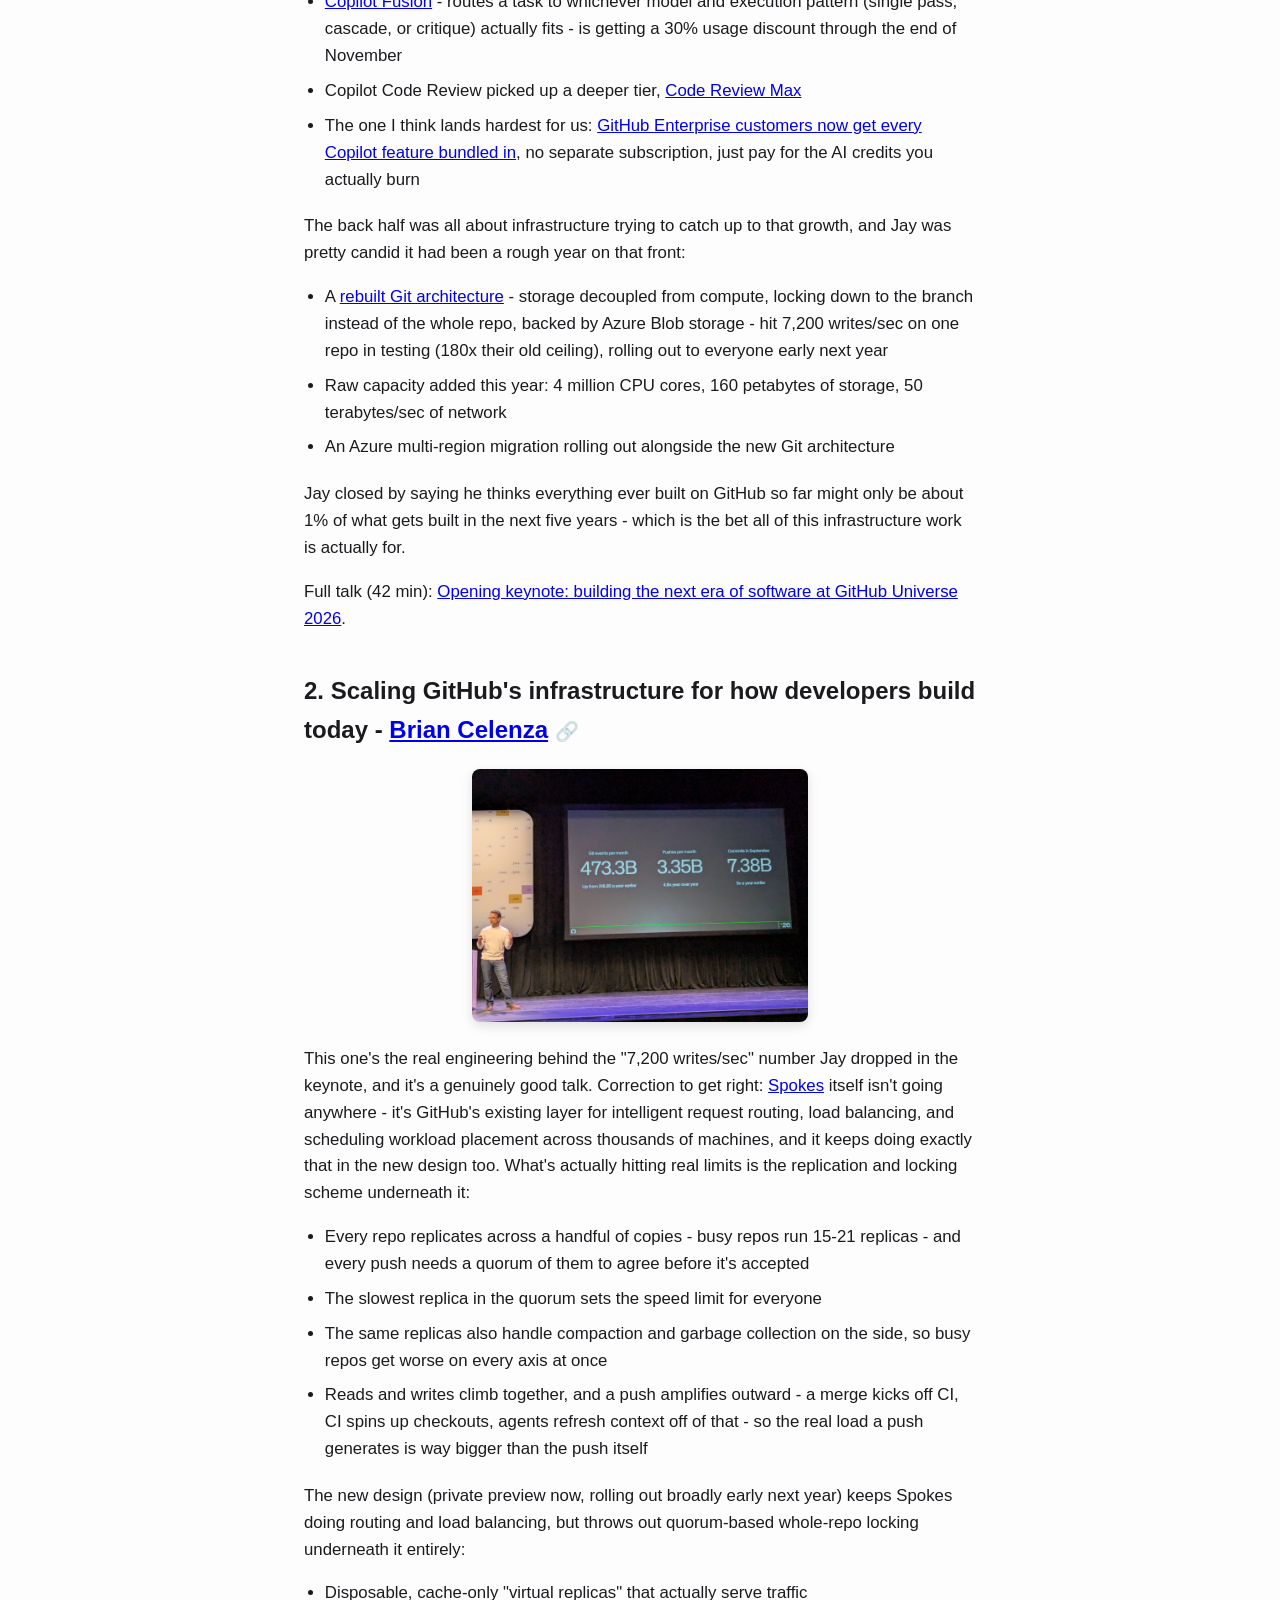
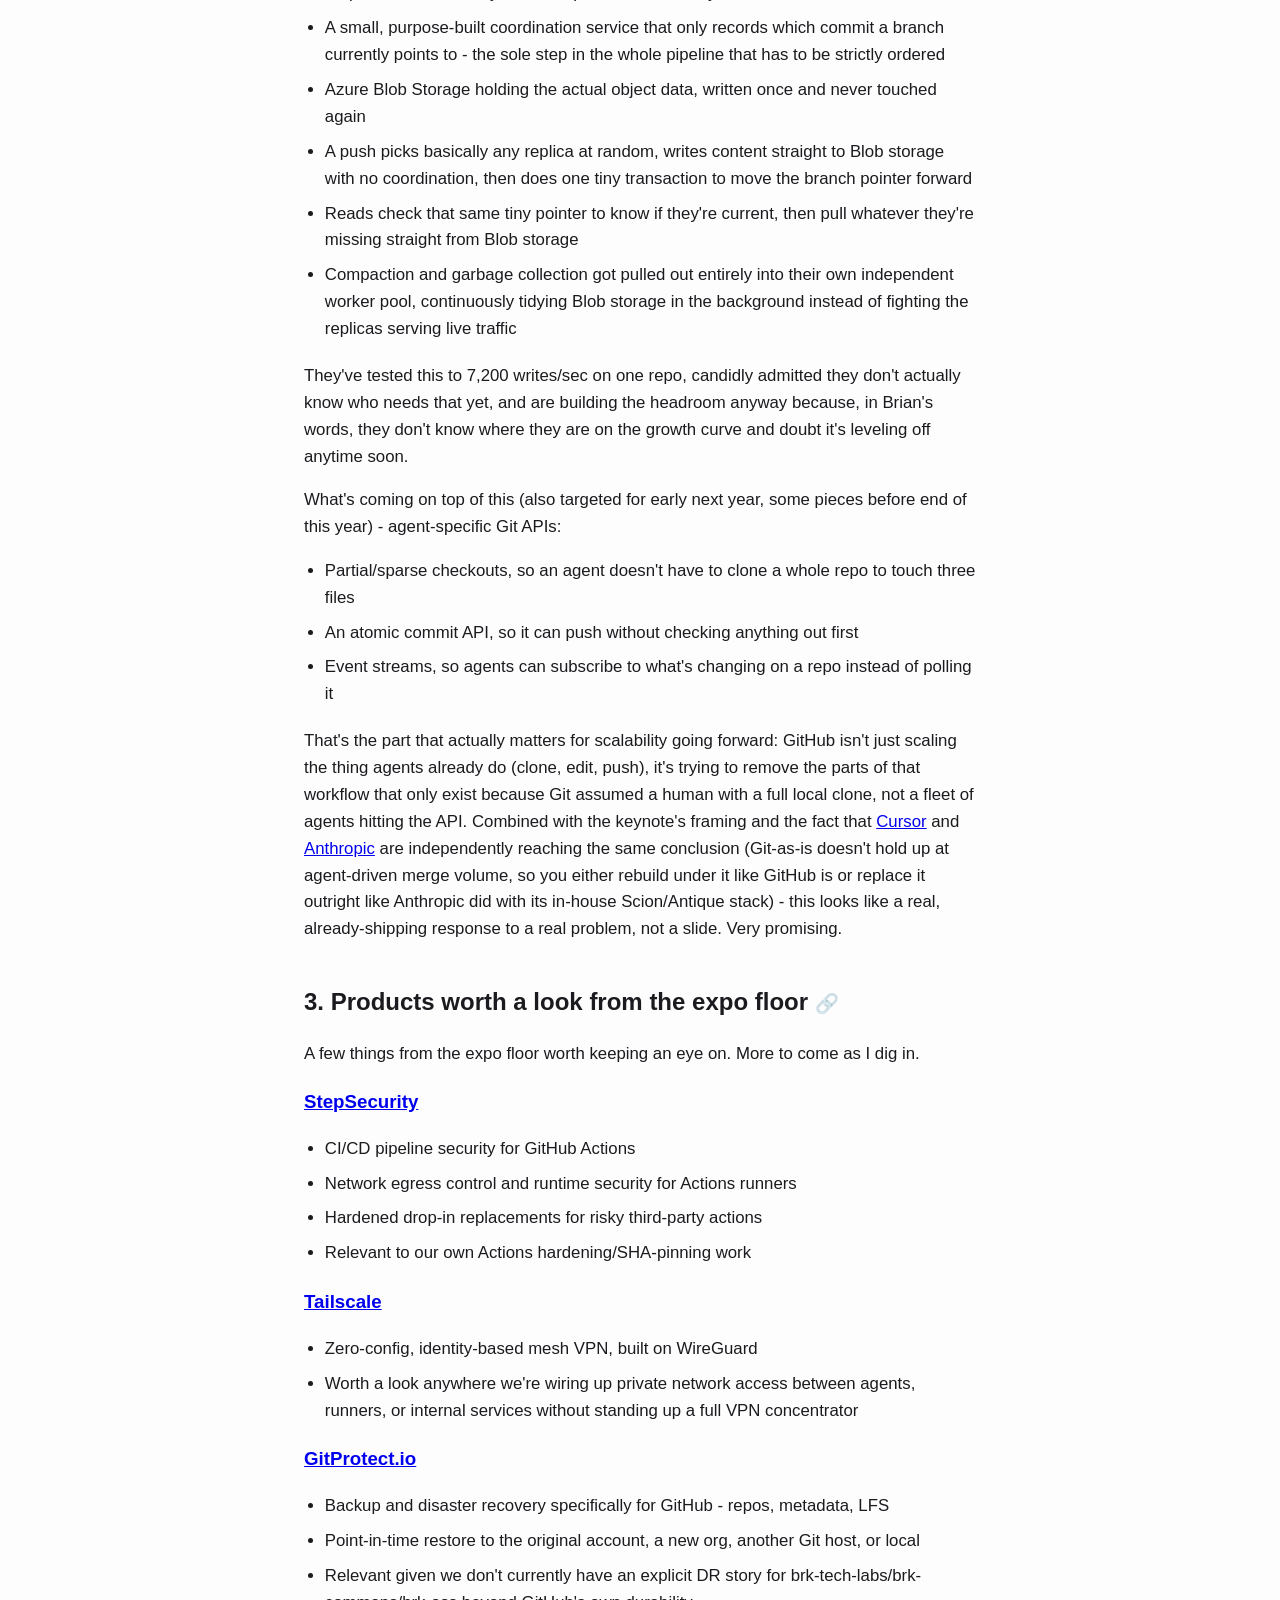
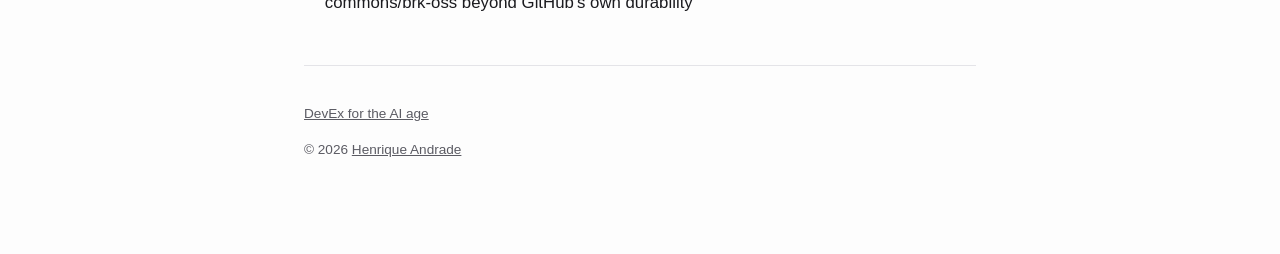
==== commit 296173fe: "Hyperlink official GitHub Universe 2026 page" ====
--- a/posts/github-universe-2026-keynote.html
+++ b/posts/github-universe-2026-keynote.html
@@ -25,7 +25,7 @@
         <time datetime="2026-10-29T13:30:00-04:00">Oct 29, 2026</time>
       </p>
 
-      <p>Two days at Fort Mason for GitHub Universe 2026. Three things worth writing down: the opening keynote's announcements and scale numbers, a breakout on GitHub's own infrastructure rebuild, and a few products from the expo floor worth a second look. Quick shoutout before any of that, though: this year's <a href="https://github.com/badger/home">conference badge</a> is a fully hackable little device with its own open-source repo, built on the Pimoroni Tufty 2350 - firmware, apps, hardware schematics, all of it, right there to fork and flash your own build. 🛠️ A conference badge that's also a dev environment is just a genuinely great idea.</p>
+      <p>Two days at Fort Mason for <a href="https://githubuniverse.com/">GitHub Universe 2026</a>. Three things worth writing down: the opening keynote's announcements and scale numbers, a breakout on GitHub's own infrastructure rebuild, and a few products from the expo floor worth a second look. Quick shoutout before any of that, though: this year's <a href="https://github.com/badger/home">conference badge</a> is a fully hackable little device with its own open-source repo, built on the Pimoroni Tufty 2350 - firmware, apps, hardware schematics, all of it, right there to fork and flash your own build. 🛠️ A conference badge that's also a dev environment is just a genuinely great idea.</p>
 
       <img class="post-photo post-photo-small post-photo-tilt" src="images/badge.jpg" alt="The GitHub Universe 2026 hackable badge, displaying a profile card and a 'Couldn't connect to WiFi' message">
       <p class="photo-caption">Unfortunately the venue wifi skipped 2.4GHz entirely 🫠, so flashing this thing with something more interesting is going to have to wait until I'm home. (Yes, <a href="https://micropython.org">MicroPython</a> rules.)</p>
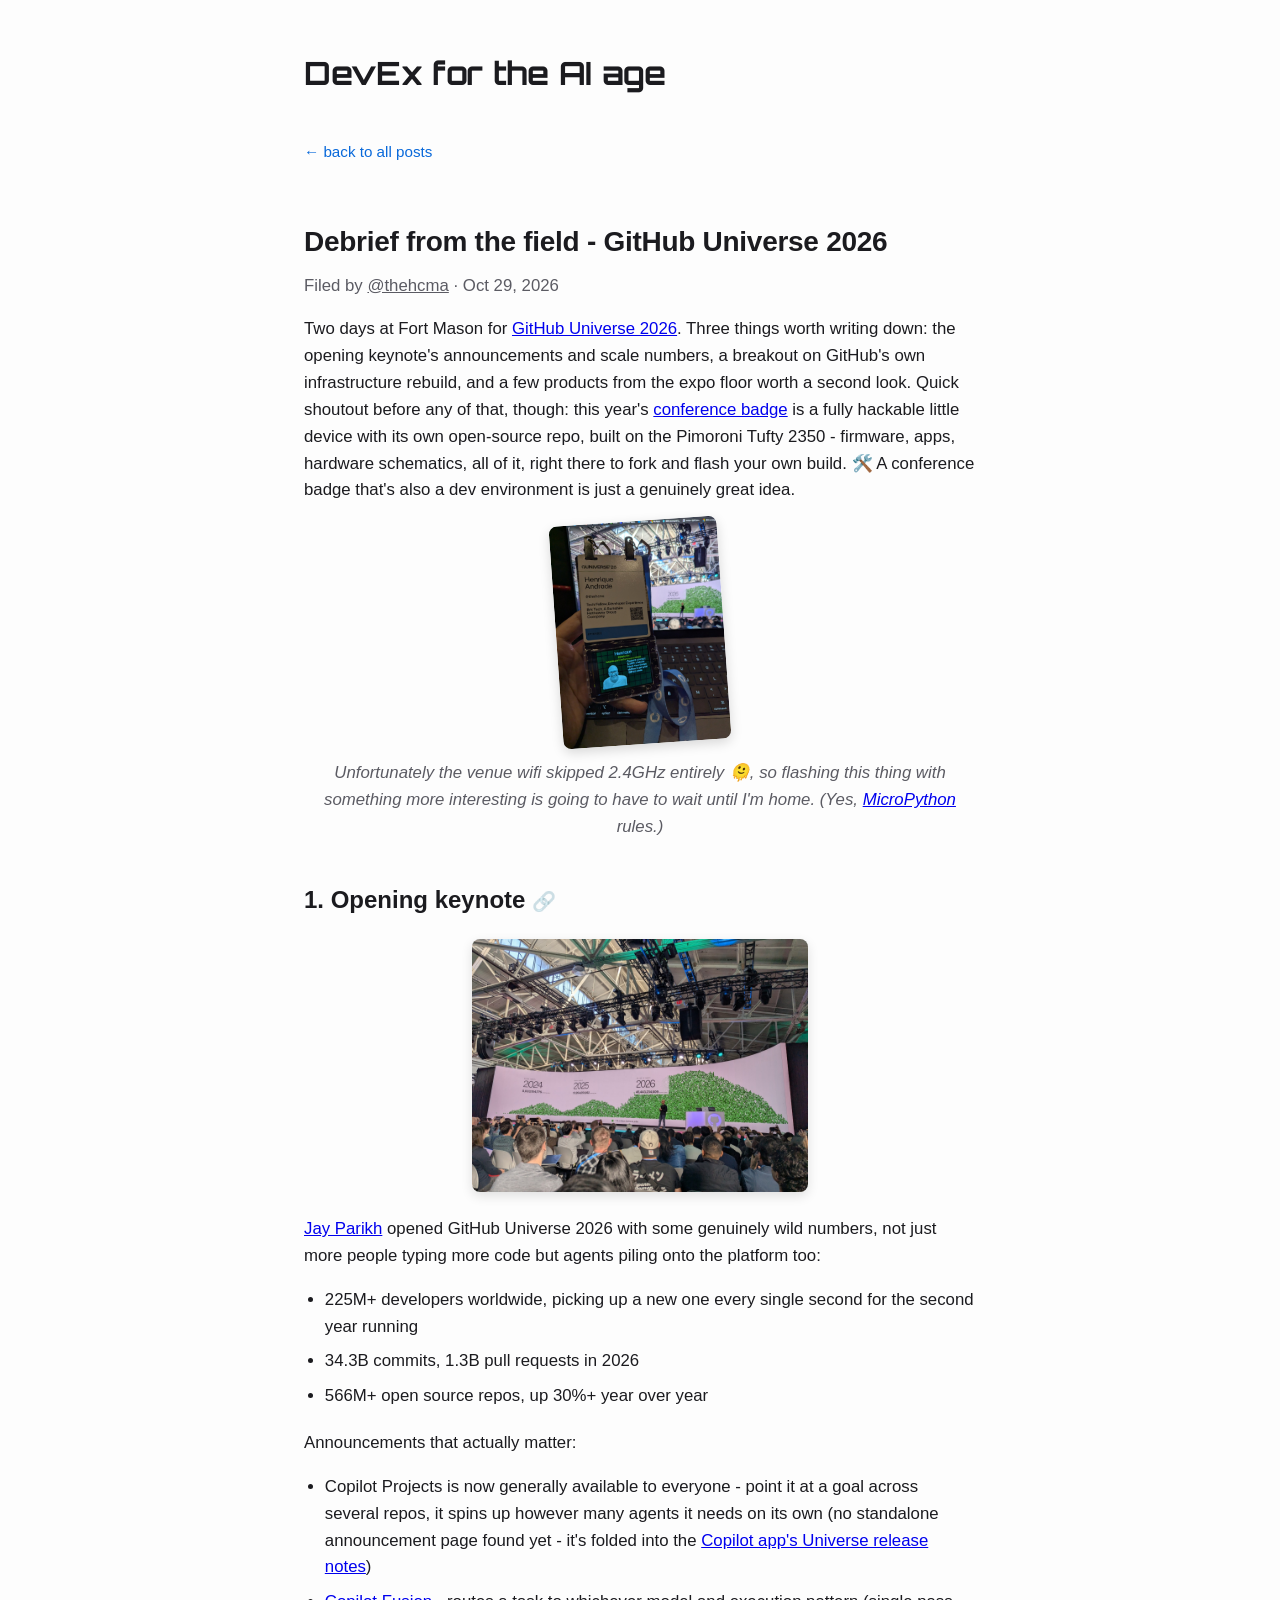
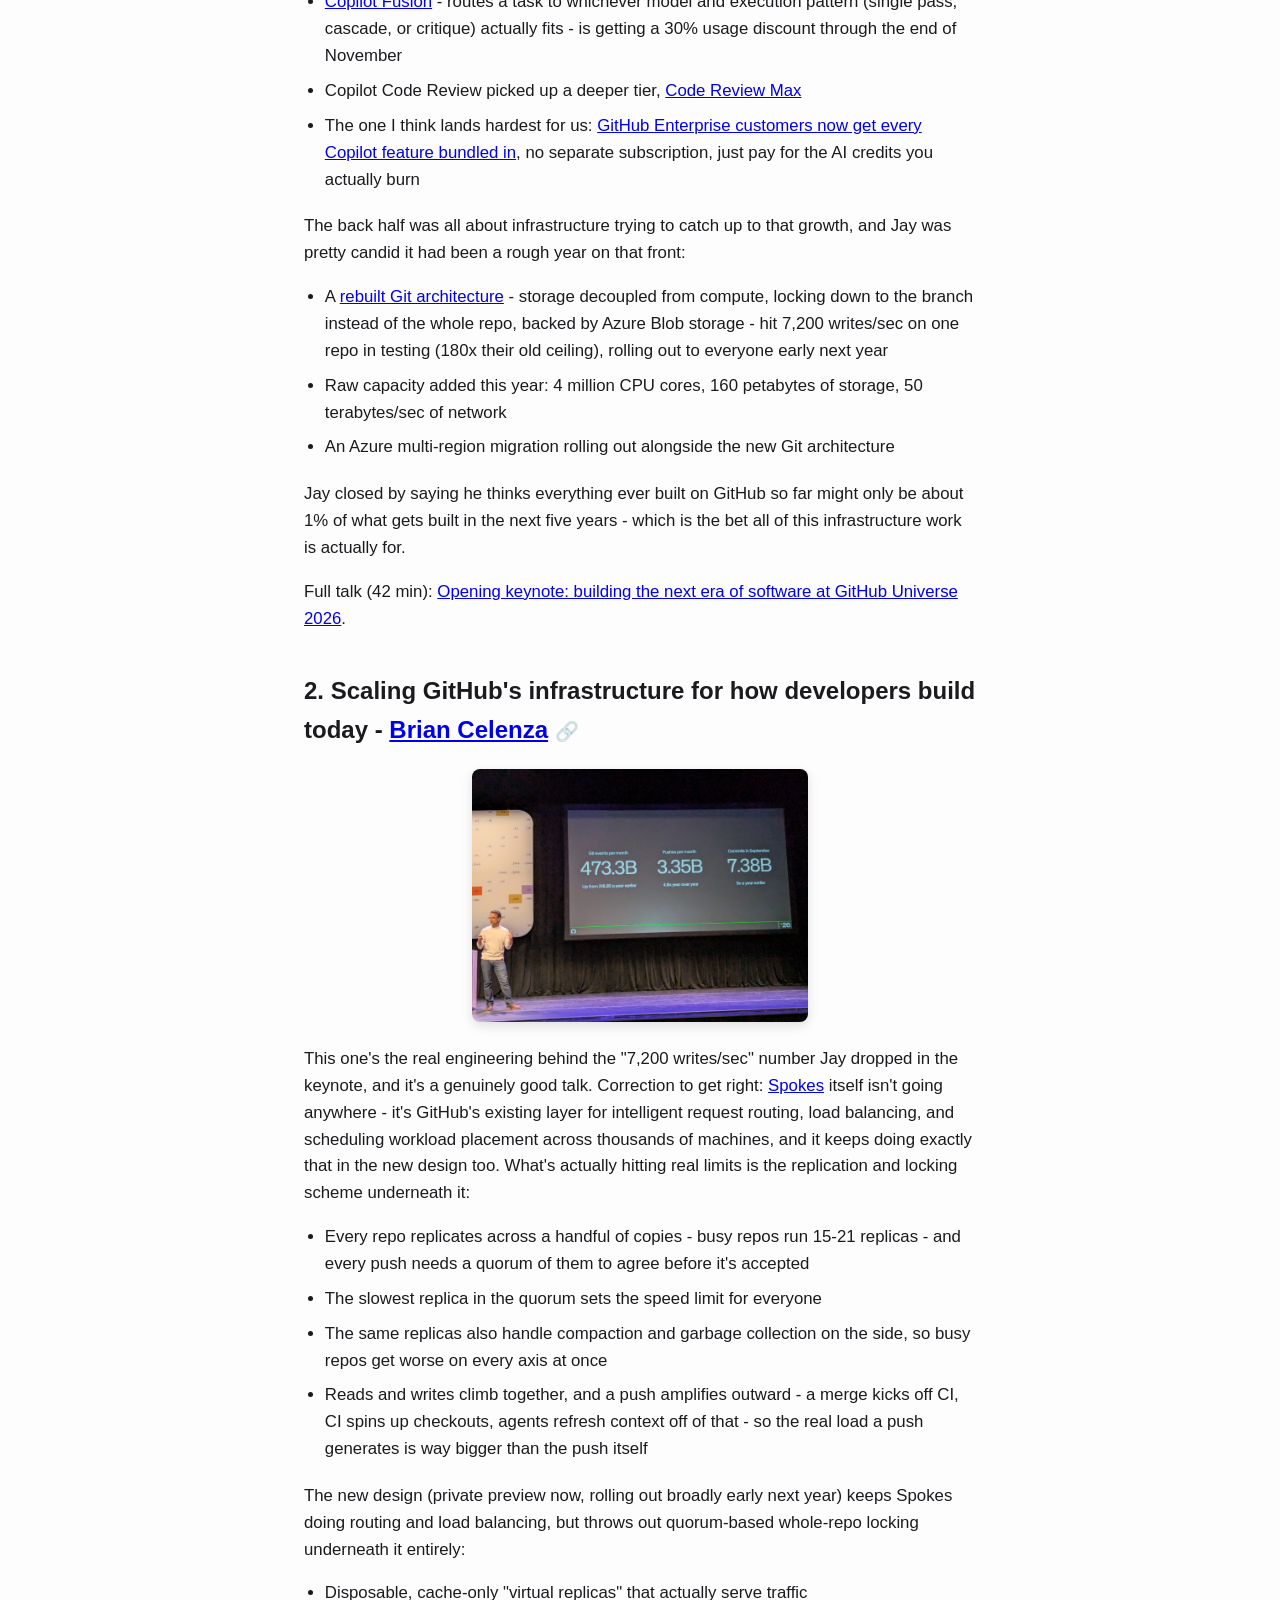
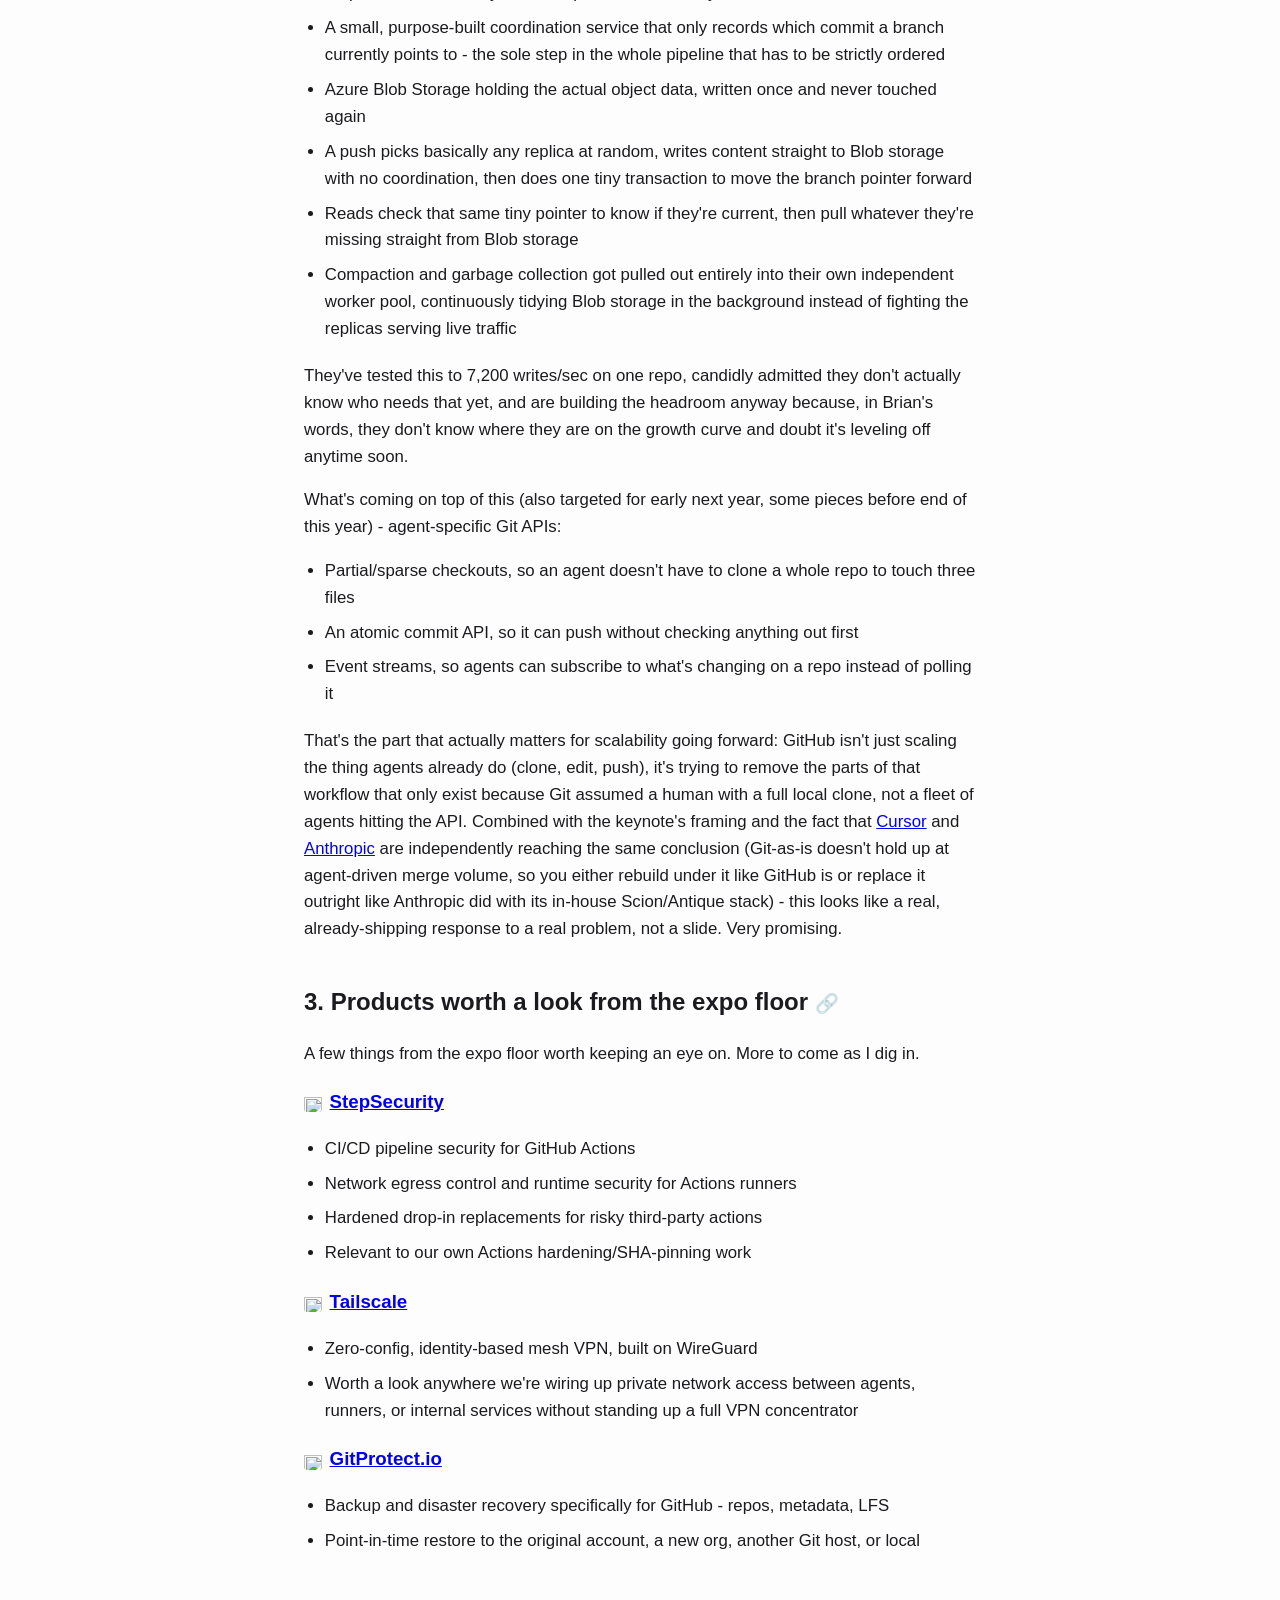
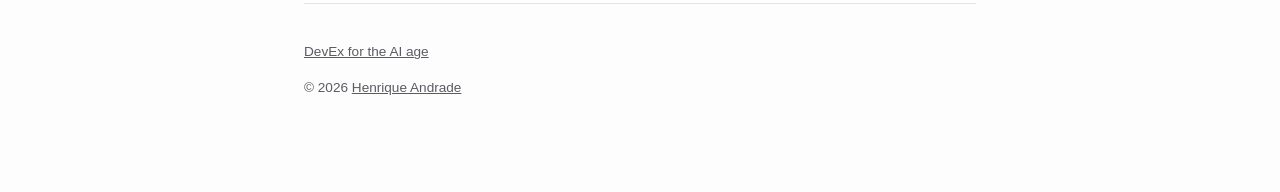
==== commit 24a38d21: "Remove DR-story aside, add small product logos via favicon service" ====
--- a/posts/github-universe-2026-keynote.html
+++ b/posts/github-universe-2026-keynote.html
@@ -103,7 +103,7 @@
 
       <p>A few things from the expo floor worth keeping an eye on. More to come as I dig in.</p>
 
-      <h3><a href="https://www.stepsecurity.io">StepSecurity</a></h3>
+      <h3><img class="product-logo" src="https://www.google.com/s2/favicons?domain=stepsecurity.io&sz=32" alt=""> <a href="https://www.stepsecurity.io">StepSecurity</a></h3>
       <ul>
         <li>CI/CD pipeline security for GitHub Actions</li>
         <li>Network egress control and runtime security for Actions runners</li>
@@ -111,17 +111,16 @@
         <li>Relevant to our own Actions hardening/SHA-pinning work</li>
       </ul>
 
-      <h3><a href="https://tailscale.com">Tailscale</a></h3>
+      <h3><img class="product-logo" src="https://www.google.com/s2/favicons?domain=tailscale.com&sz=32" alt=""> <a href="https://tailscale.com">Tailscale</a></h3>
       <ul>
         <li>Zero-config, identity-based mesh VPN, built on WireGuard</li>
         <li>Worth a look anywhere we're wiring up private network access between agents, runners, or internal services without standing up a full VPN concentrator</li>
       </ul>
 
-      <h3><a href="https://gitprotect.io">GitProtect.io</a></h3>
+      <h3><img class="product-logo" src="https://www.google.com/s2/favicons?domain=gitprotect.io&sz=32" alt=""> <a href="https://gitprotect.io">GitProtect.io</a></h3>
       <ul>
         <li>Backup and disaster recovery specifically for GitHub - repos, metadata, LFS</li>
         <li>Point-in-time restore to the original account, a new org, another Git host, or local</li>
-        <li>Relevant given we don't currently have an explicit DR story for brk-tech-labs/brk-commons/brk-oss beyond GitHub's own durability</li>
       </ul>
     </article>
 
--- a/style.css
+++ b/style.css
@@ -146,6 +146,14 @@
   max-height: 90vh;
   border-radius: 8px;
   box-shadow: 0 8px 32px rgba(0, 0, 0, 0.5);
+}
+
+.product-logo {
+  width: 18px;
+  height: 18px;
+  vertical-align: middle;
+  border-radius: 3px;
+  margin-right: 0.15rem;
 }
 
 .lightbox-close {
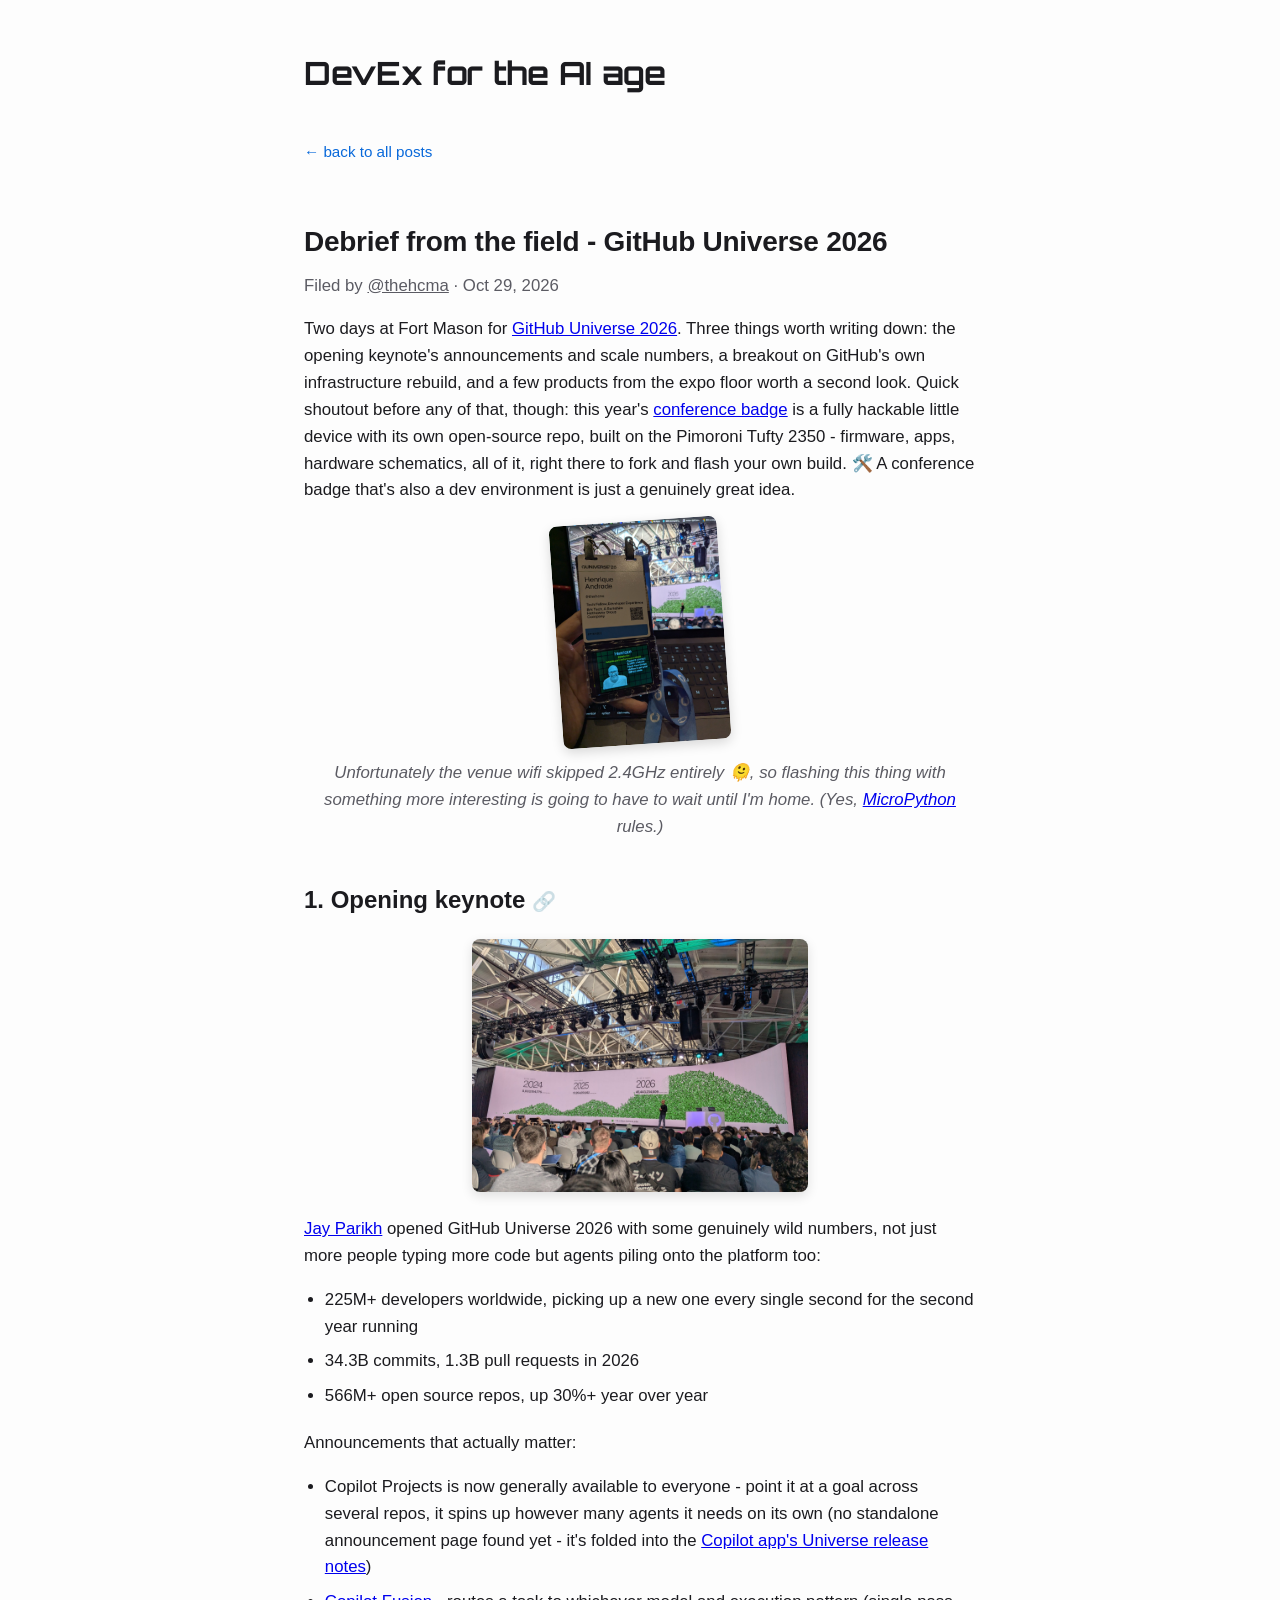
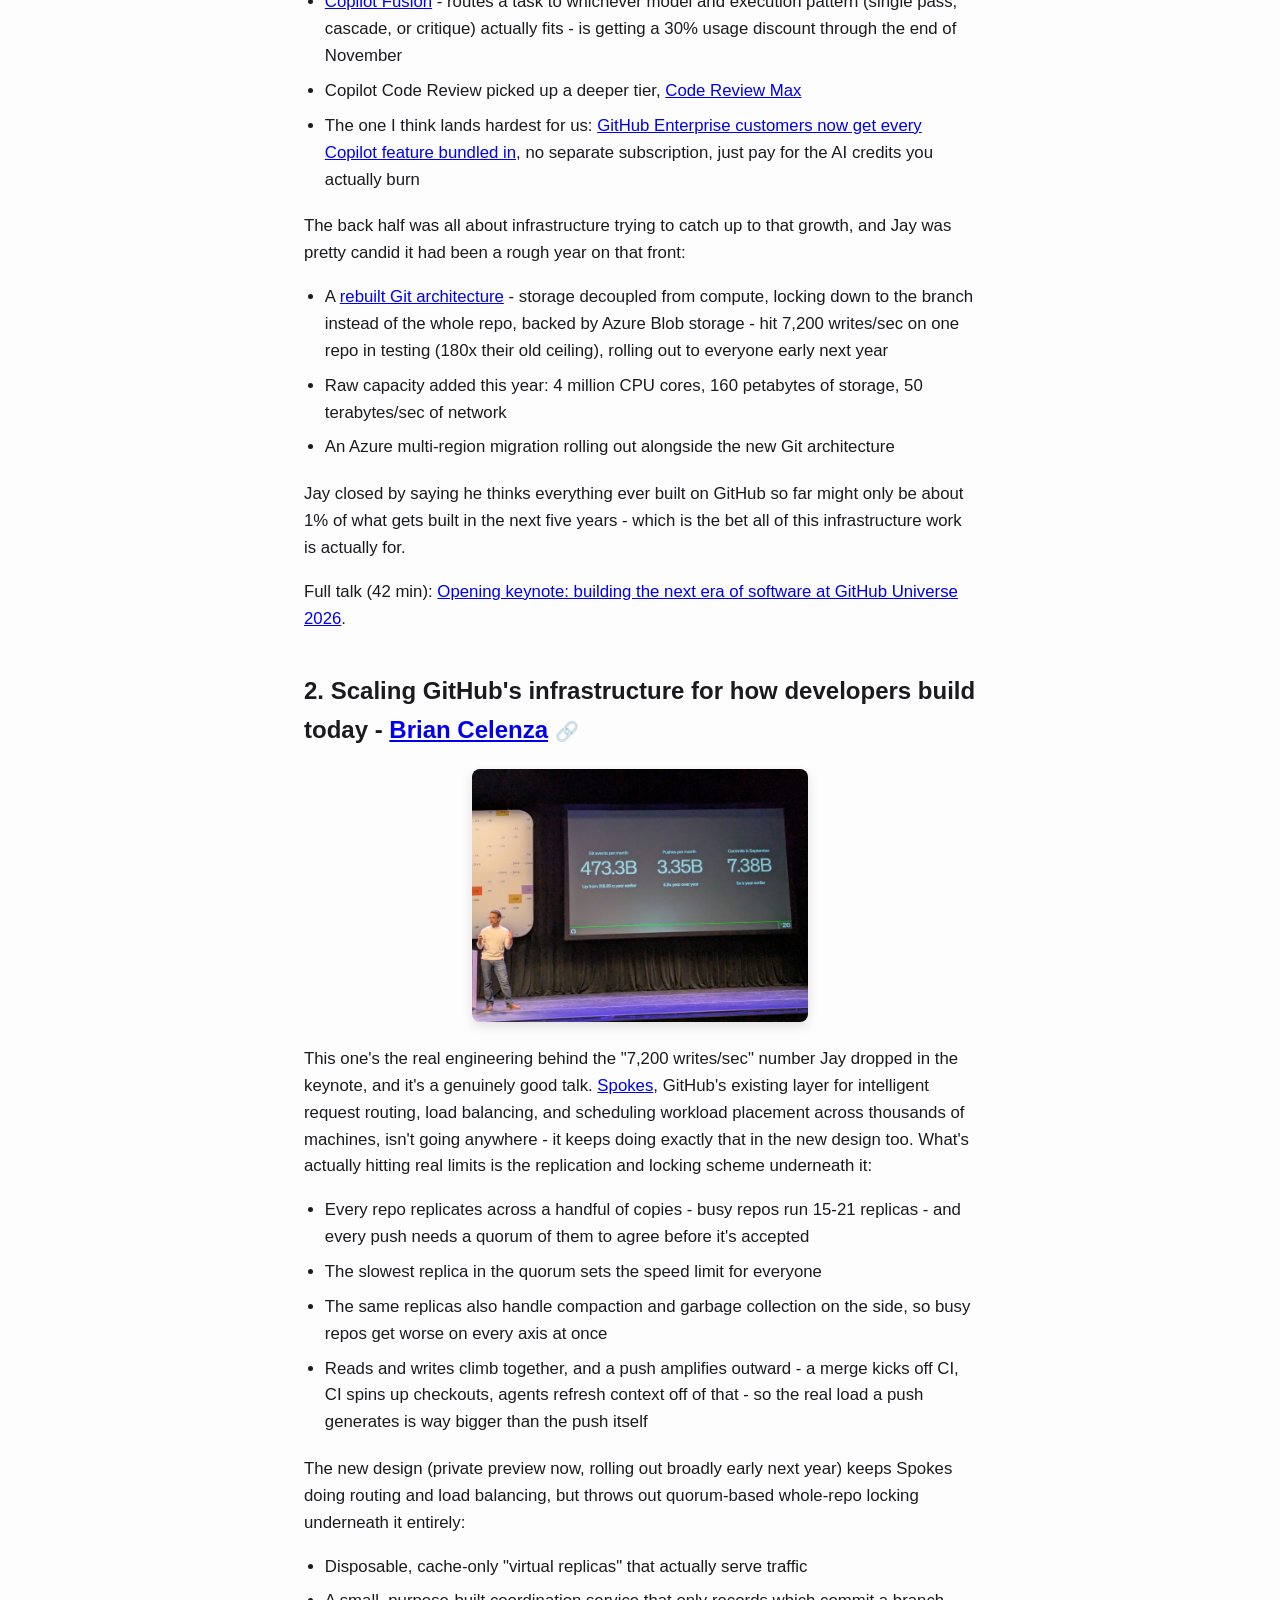
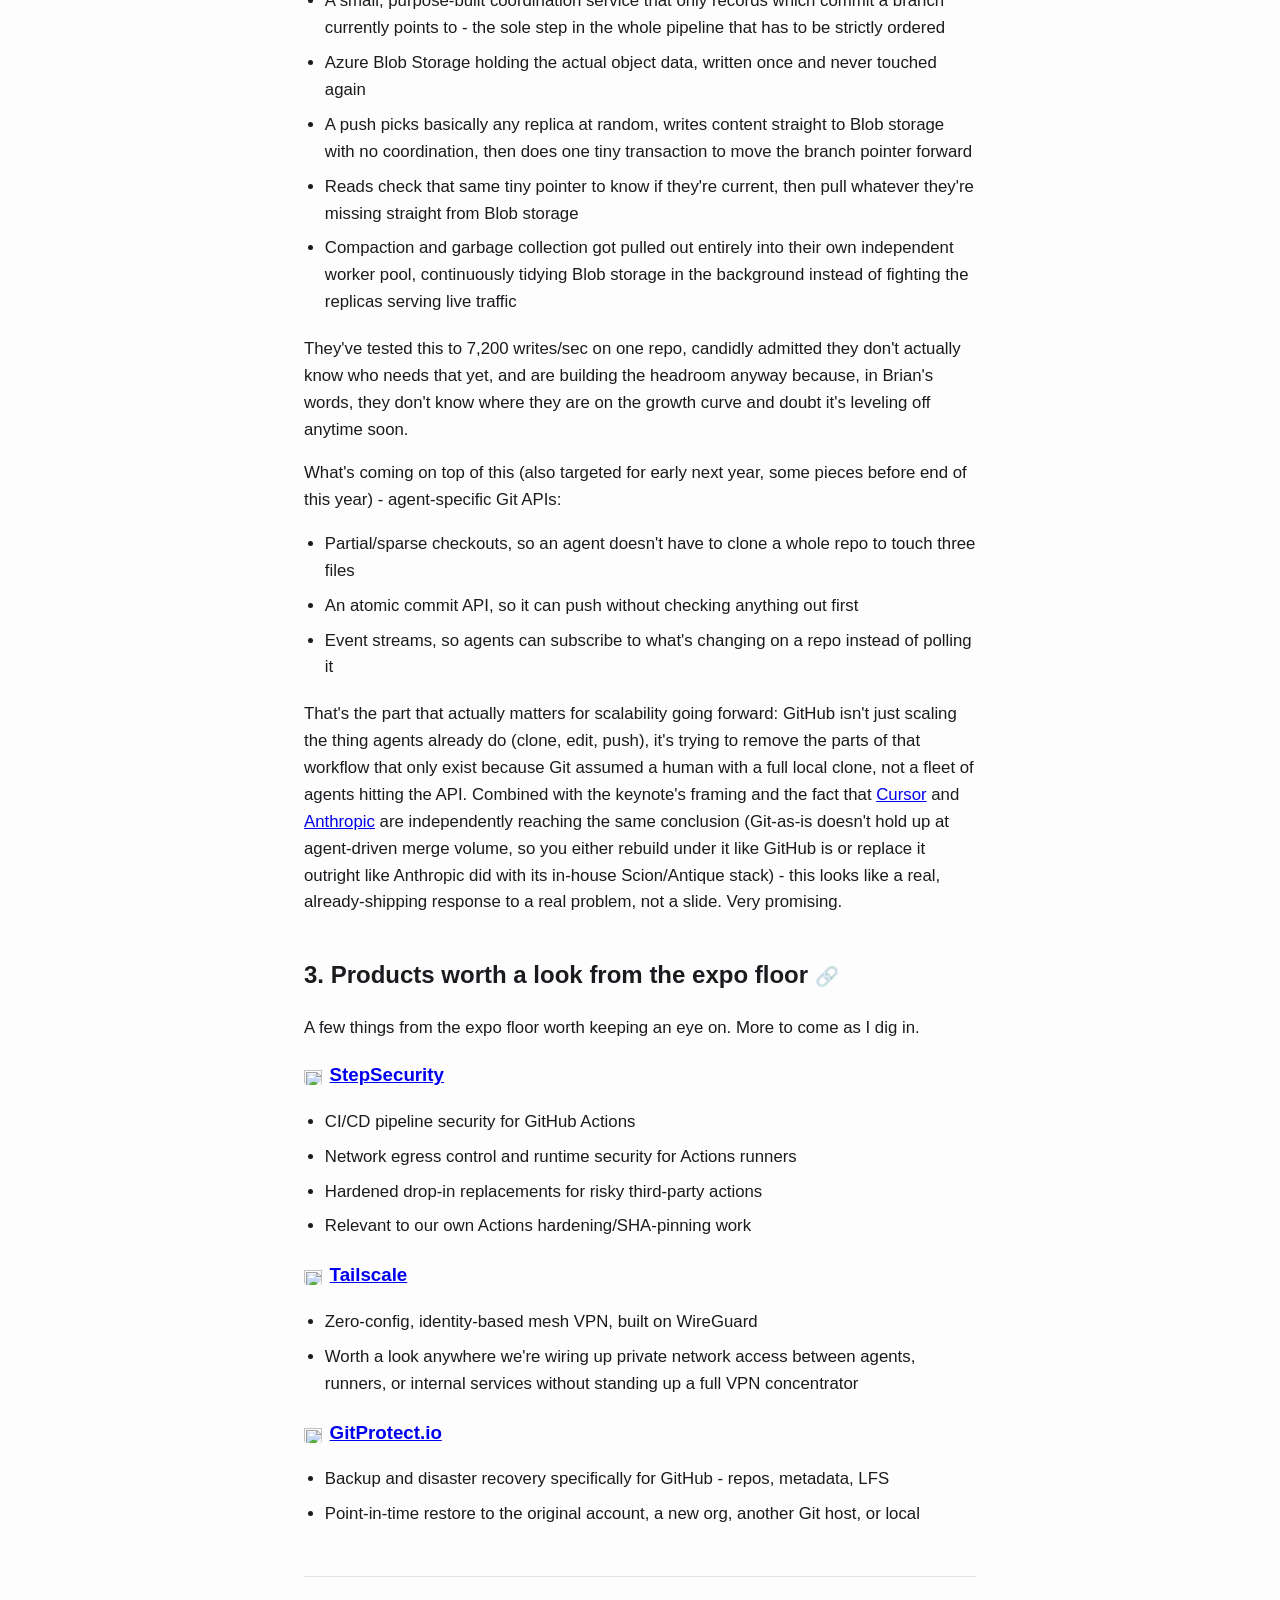
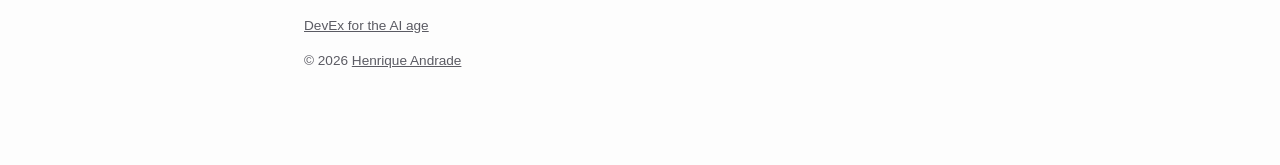
==== commit 737cb8e8: "Smooth out the Spokes clarification, drop the meta 'correction' framing" ====
--- a/posts/github-universe-2026-keynote.html
+++ b/posts/github-universe-2026-keynote.html
@@ -67,7 +67,7 @@
 
       <img class="post-photo" src="images/brian-celenza-talk.jpg" alt="Brian Celenza presenting on GitHub's infrastructure rebuild at GitHub Universe 2026">
 
-      <p>This one's the real engineering behind the "7,200 writes/sec" number Jay dropped in the keynote, and it's a genuinely good talk. Correction to get right: <a href="https://github.blog/engineering/stretching-spokes">Spokes</a> itself isn't going anywhere - it's GitHub's existing layer for intelligent request routing, load balancing, and scheduling workload placement across thousands of machines, and it keeps doing exactly that in the new design too. What's actually hitting real limits is the replication and locking scheme underneath it:</p>
+      <p>This one's the real engineering behind the "7,200 writes/sec" number Jay dropped in the keynote, and it's a genuinely good talk. <a href="https://github.blog/engineering/stretching-spokes">Spokes</a>, GitHub's existing layer for intelligent request routing, load balancing, and scheduling workload placement across thousands of machines, isn't going anywhere - it keeps doing exactly that in the new design too. What's actually hitting real limits is the replication and locking scheme underneath it:</p>
 
       <ul>
         <li>Every repo replicates across a handful of copies - busy repos run 15-21 replicas - and every push needs a quorum of them to agree before it's accepted</li>
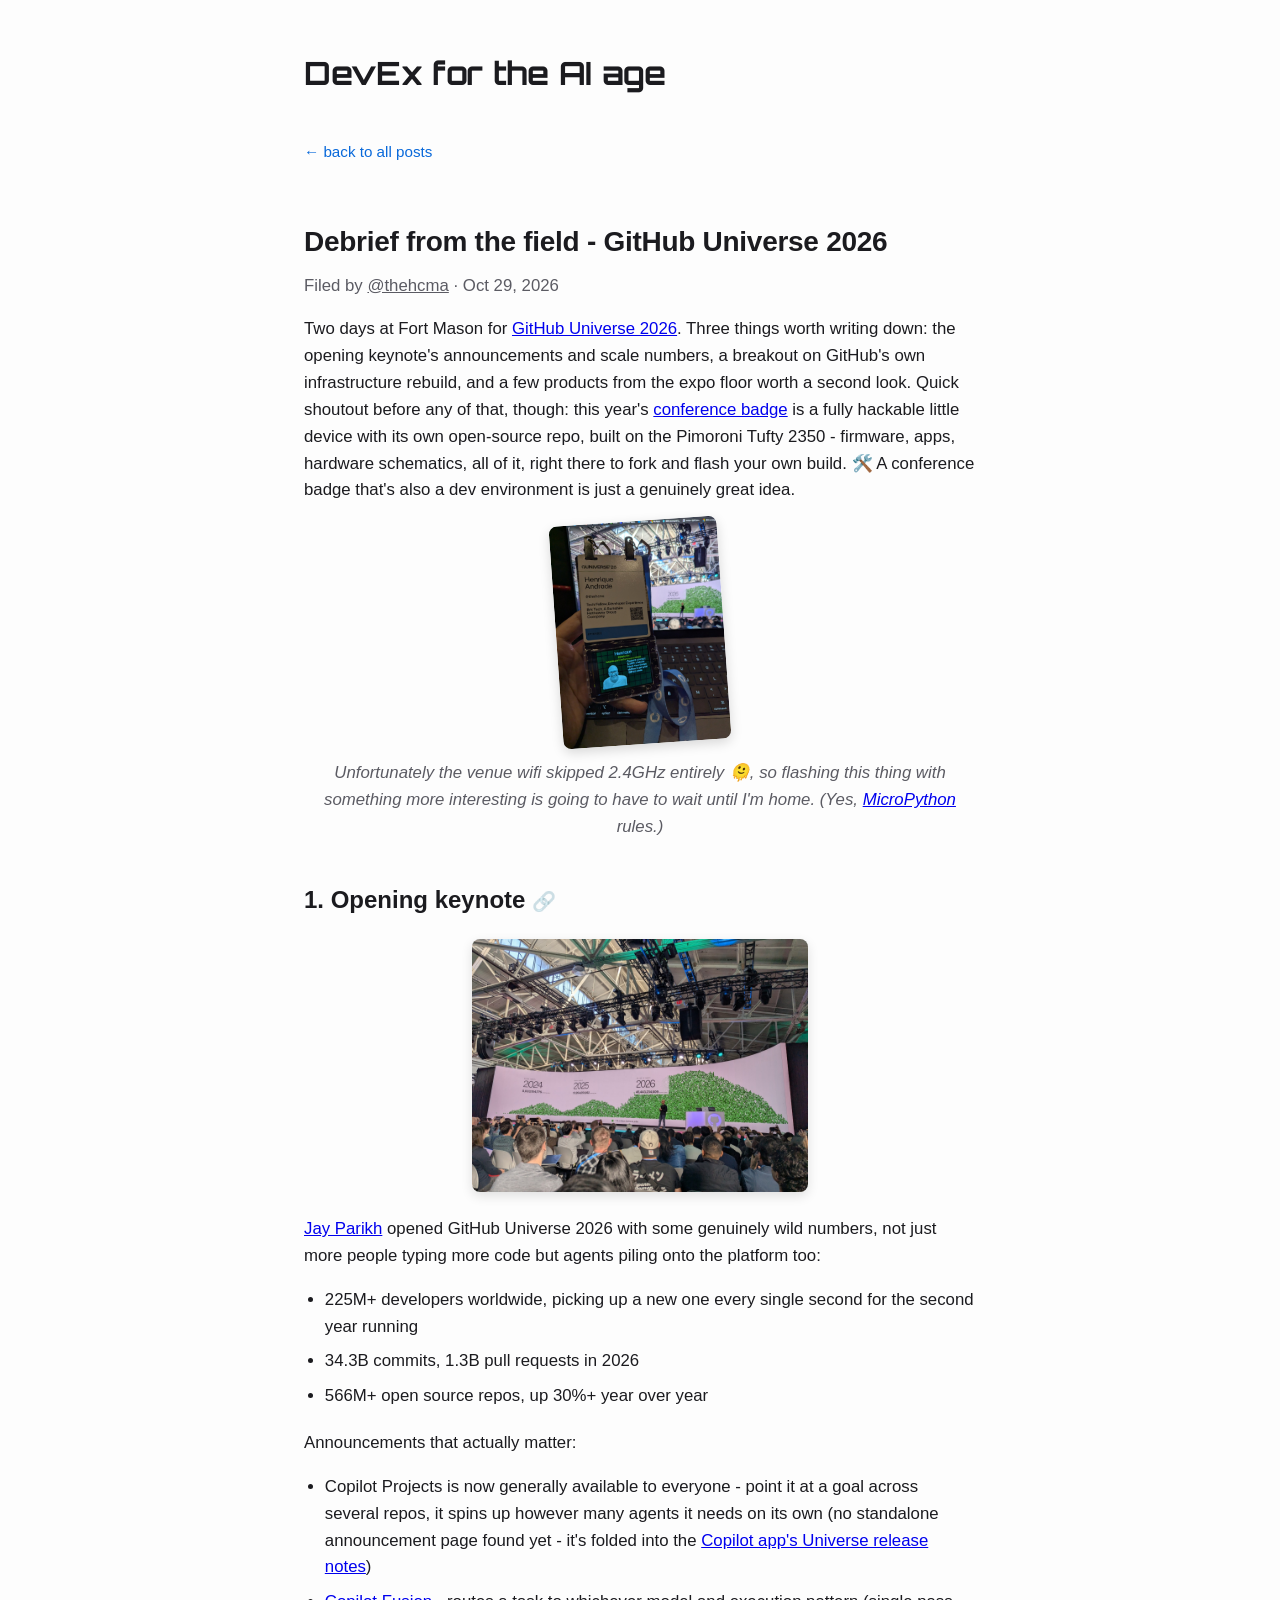
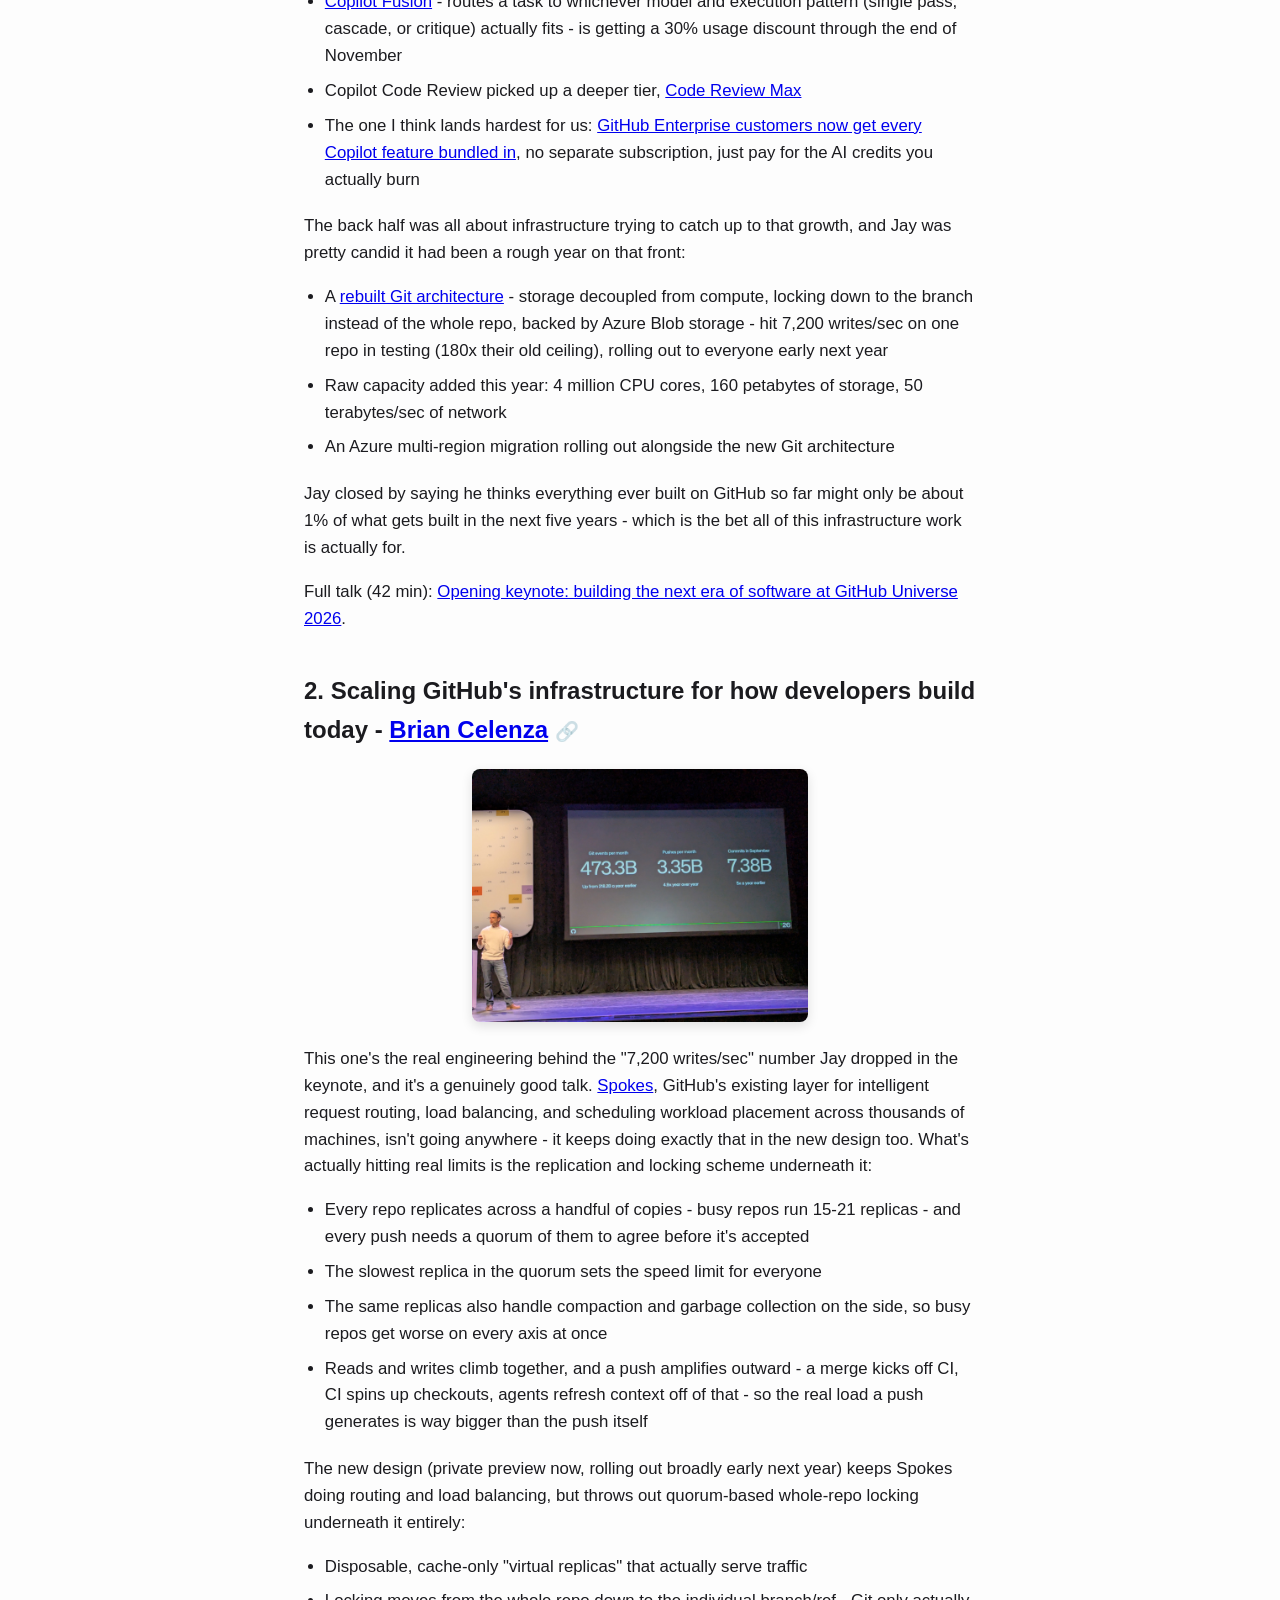
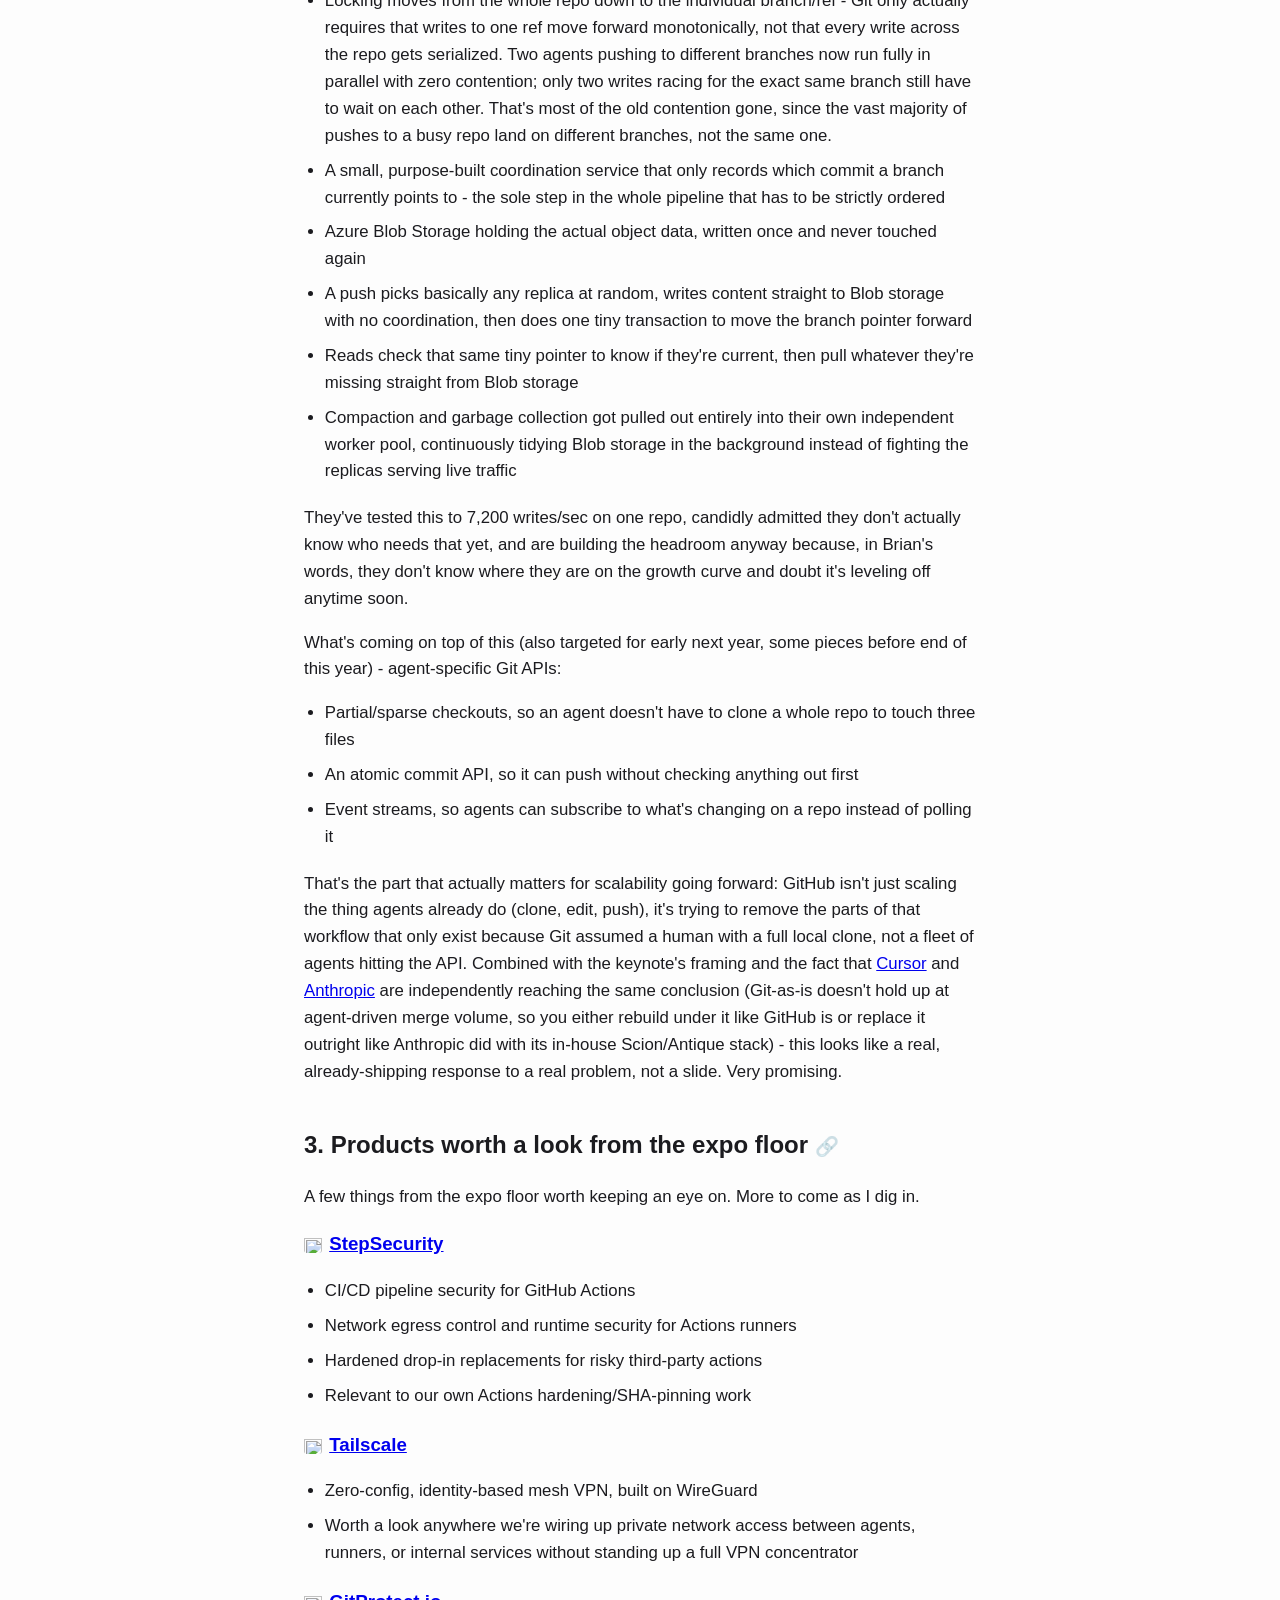
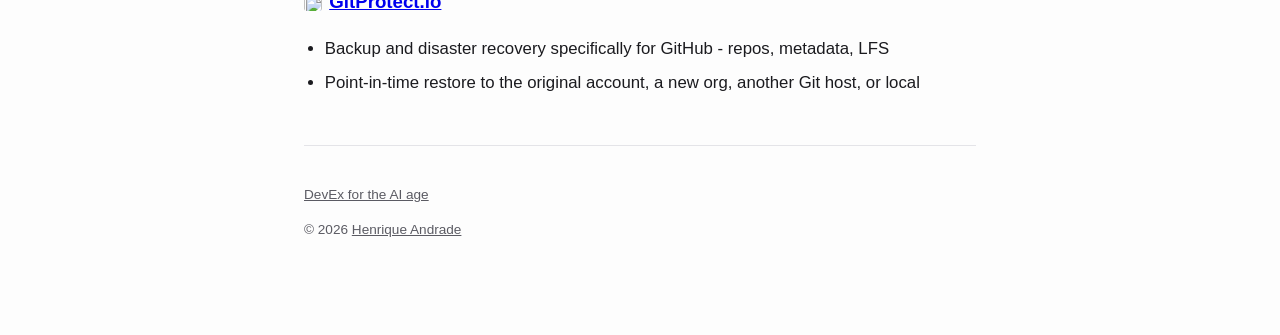
==== commit 6780e720: "Add per-ref locking detail to Brian's section; fix product logo/name alignment" ====
--- a/posts/github-universe-2026-keynote.html
+++ b/posts/github-universe-2026-keynote.html
@@ -80,6 +80,7 @@
 
       <ul>
         <li>Disposable, cache-only "virtual replicas" that actually serve traffic</li>
+        <li>Locking moves from the whole repo down to the individual branch/ref - Git only actually requires that writes to one ref move forward monotonically, not that every write across the repo gets serialized. Two agents pushing to different branches now run fully in parallel with zero contention; only two writes racing for the exact same branch still have to wait on each other. That's most of the old contention gone, since the vast majority of pushes to a busy repo land on different branches, not the same one.</li>
         <li>A small, purpose-built coordination service that only records which commit a branch currently points to - the sole step in the whole pipeline that has to be strictly ordered</li>
         <li>Azure Blob Storage holding the actual object data, written once and never touched again</li>
         <li>A push picks basically any replica at random, writes content straight to Blob storage with no coordination, then does one tiny transaction to move the branch pointer forward</li>
@@ -103,7 +104,7 @@
 
       <p>A few things from the expo floor worth keeping an eye on. More to come as I dig in.</p>
 
-      <h3><img class="product-logo" src="https://www.google.com/s2/favicons?domain=stepsecurity.io&sz=32" alt=""> <a href="https://www.stepsecurity.io">StepSecurity</a></h3>
+      <h3 class="product-heading"><img class="product-logo" src="https://www.google.com/s2/favicons?domain=stepsecurity.io&sz=32" alt=""> <a href="https://www.stepsecurity.io">StepSecurity</a></h3>
       <ul>
         <li>CI/CD pipeline security for GitHub Actions</li>
         <li>Network egress control and runtime security for Actions runners</li>
@@ -111,13 +112,13 @@
         <li>Relevant to our own Actions hardening/SHA-pinning work</li>
       </ul>
 
-      <h3><img class="product-logo" src="https://www.google.com/s2/favicons?domain=tailscale.com&sz=32" alt=""> <a href="https://tailscale.com">Tailscale</a></h3>
+      <h3 class="product-heading"><img class="product-logo" src="https://www.google.com/s2/favicons?domain=tailscale.com&sz=32" alt=""> <a href="https://tailscale.com">Tailscale</a></h3>
       <ul>
         <li>Zero-config, identity-based mesh VPN, built on WireGuard</li>
         <li>Worth a look anywhere we're wiring up private network access between agents, runners, or internal services without standing up a full VPN concentrator</li>
       </ul>
 
-      <h3><img class="product-logo" src="https://www.google.com/s2/favicons?domain=gitprotect.io&sz=32" alt=""> <a href="https://gitprotect.io">GitProtect.io</a></h3>
+      <h3 class="product-heading"><img class="product-logo" src="https://www.google.com/s2/favicons?domain=gitprotect.io&sz=32" alt=""> <a href="https://gitprotect.io">GitProtect.io</a></h3>
       <ul>
         <li>Backup and disaster recovery specifically for GitHub - repos, metadata, LFS</li>
         <li>Point-in-time restore to the original account, a new org, another Git host, or local</li>
--- a/style.css
+++ b/style.css
@@ -148,12 +148,17 @@
   box-shadow: 0 8px 32px rgba(0, 0, 0, 0.5);
 }
 
+.product-heading {
+  display: flex;
+  align-items: center;
+  gap: 0.45rem;
+}
+
 .product-logo {
   width: 18px;
   height: 18px;
-  vertical-align: middle;
   border-radius: 3px;
-  margin-right: 0.15rem;
+  flex-shrink: 0;
 }
 
 .lightbox-close {
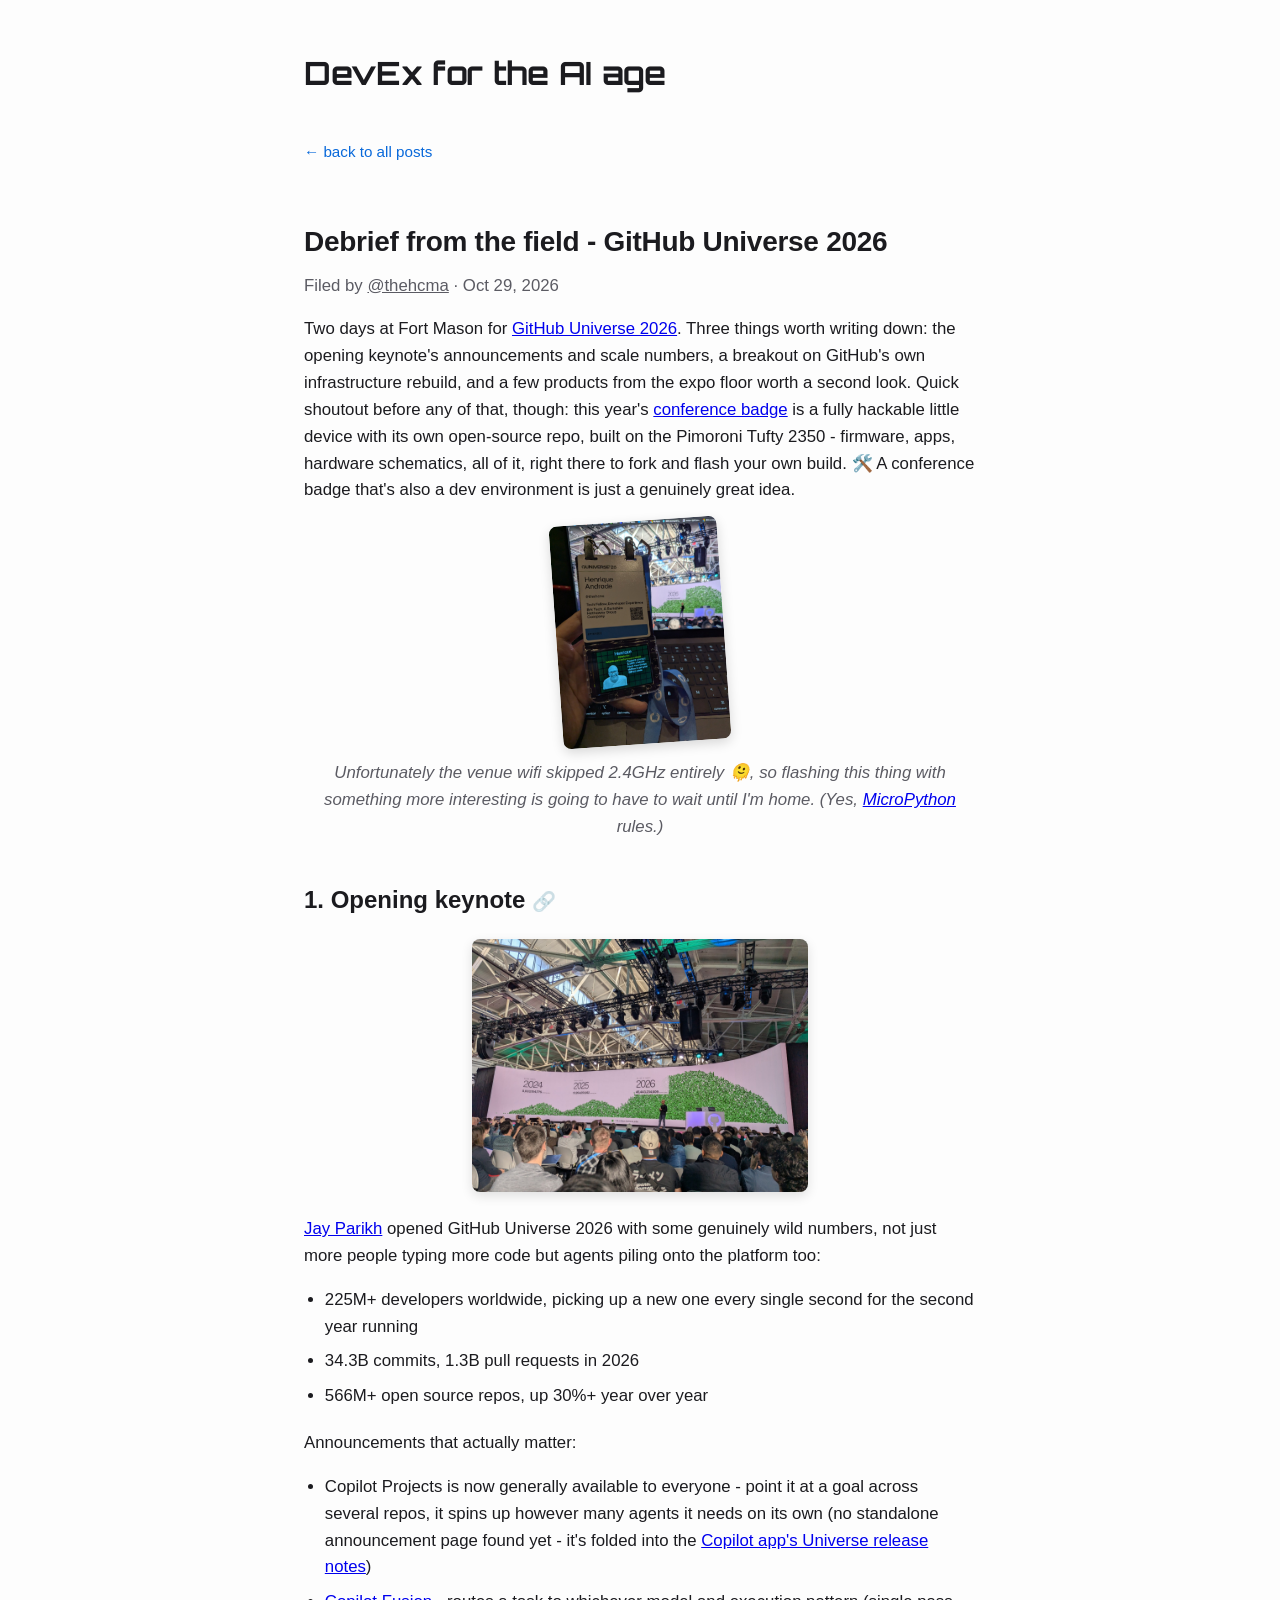
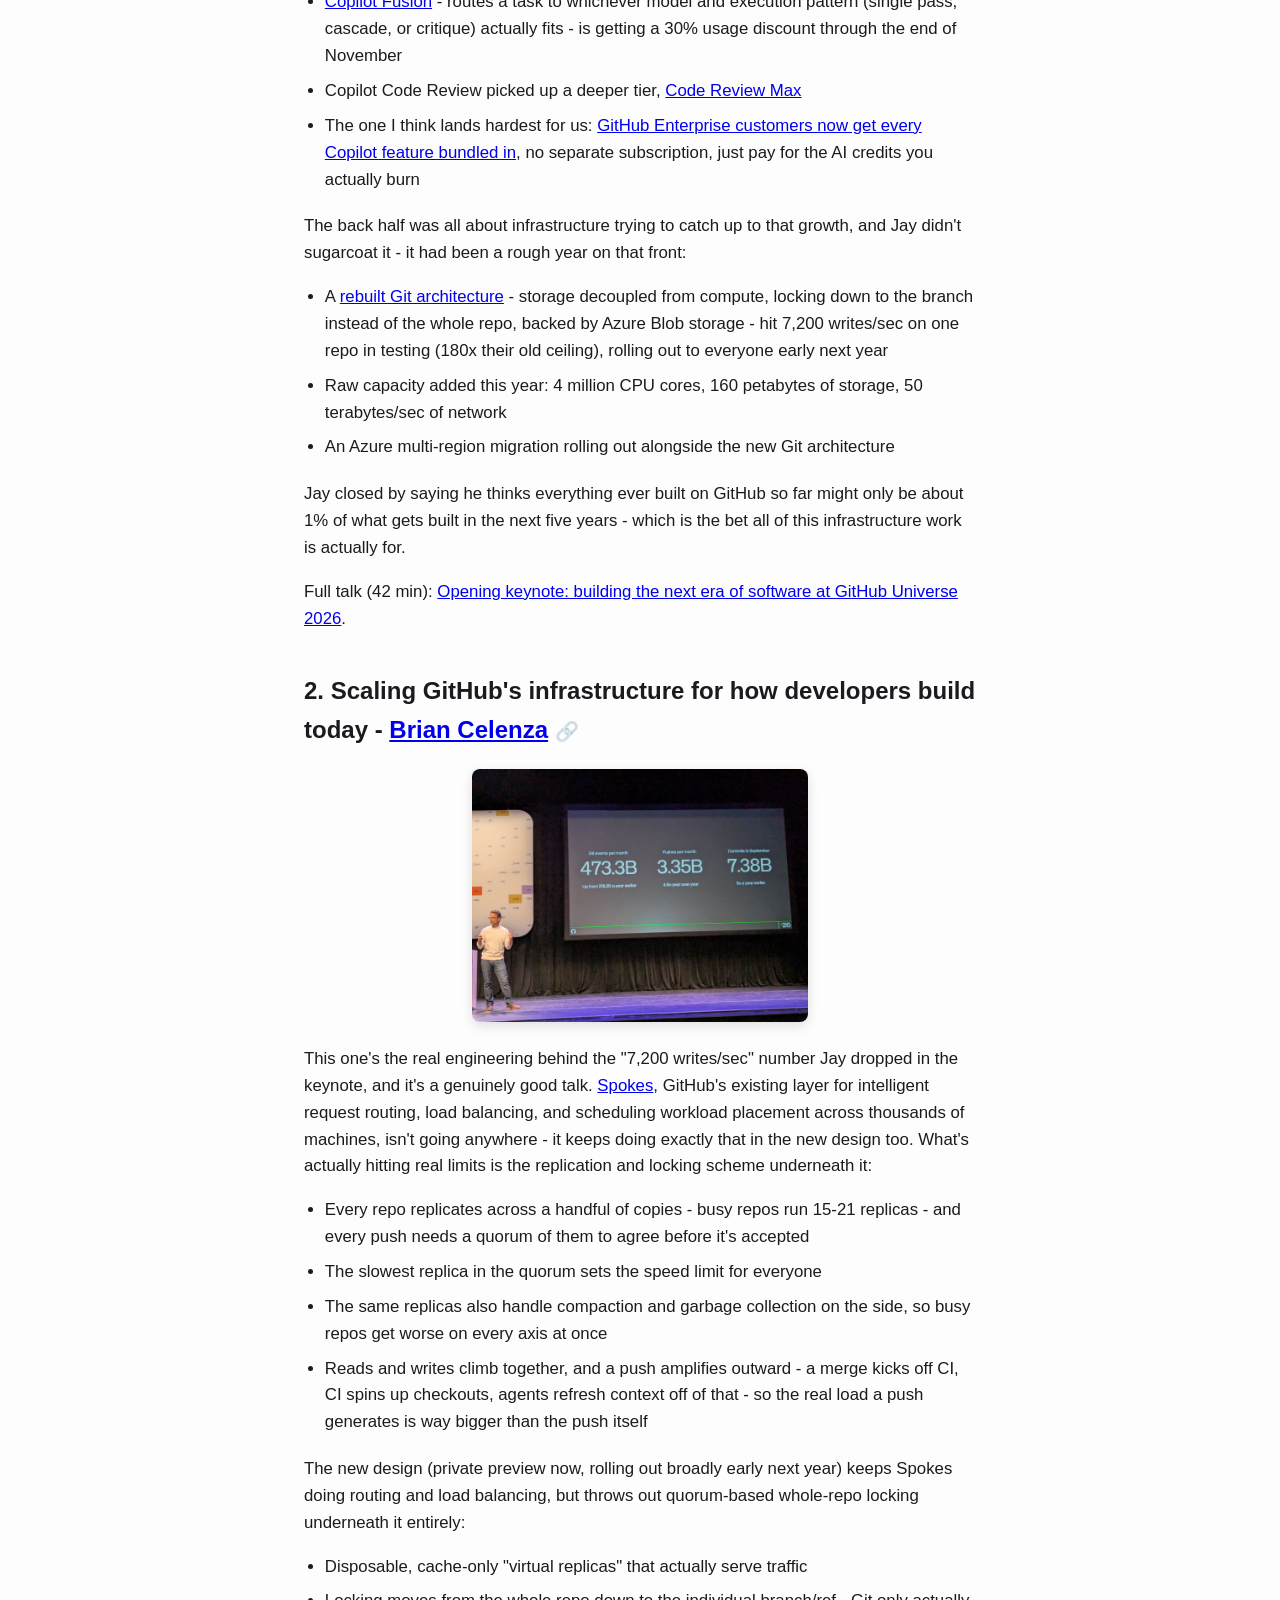
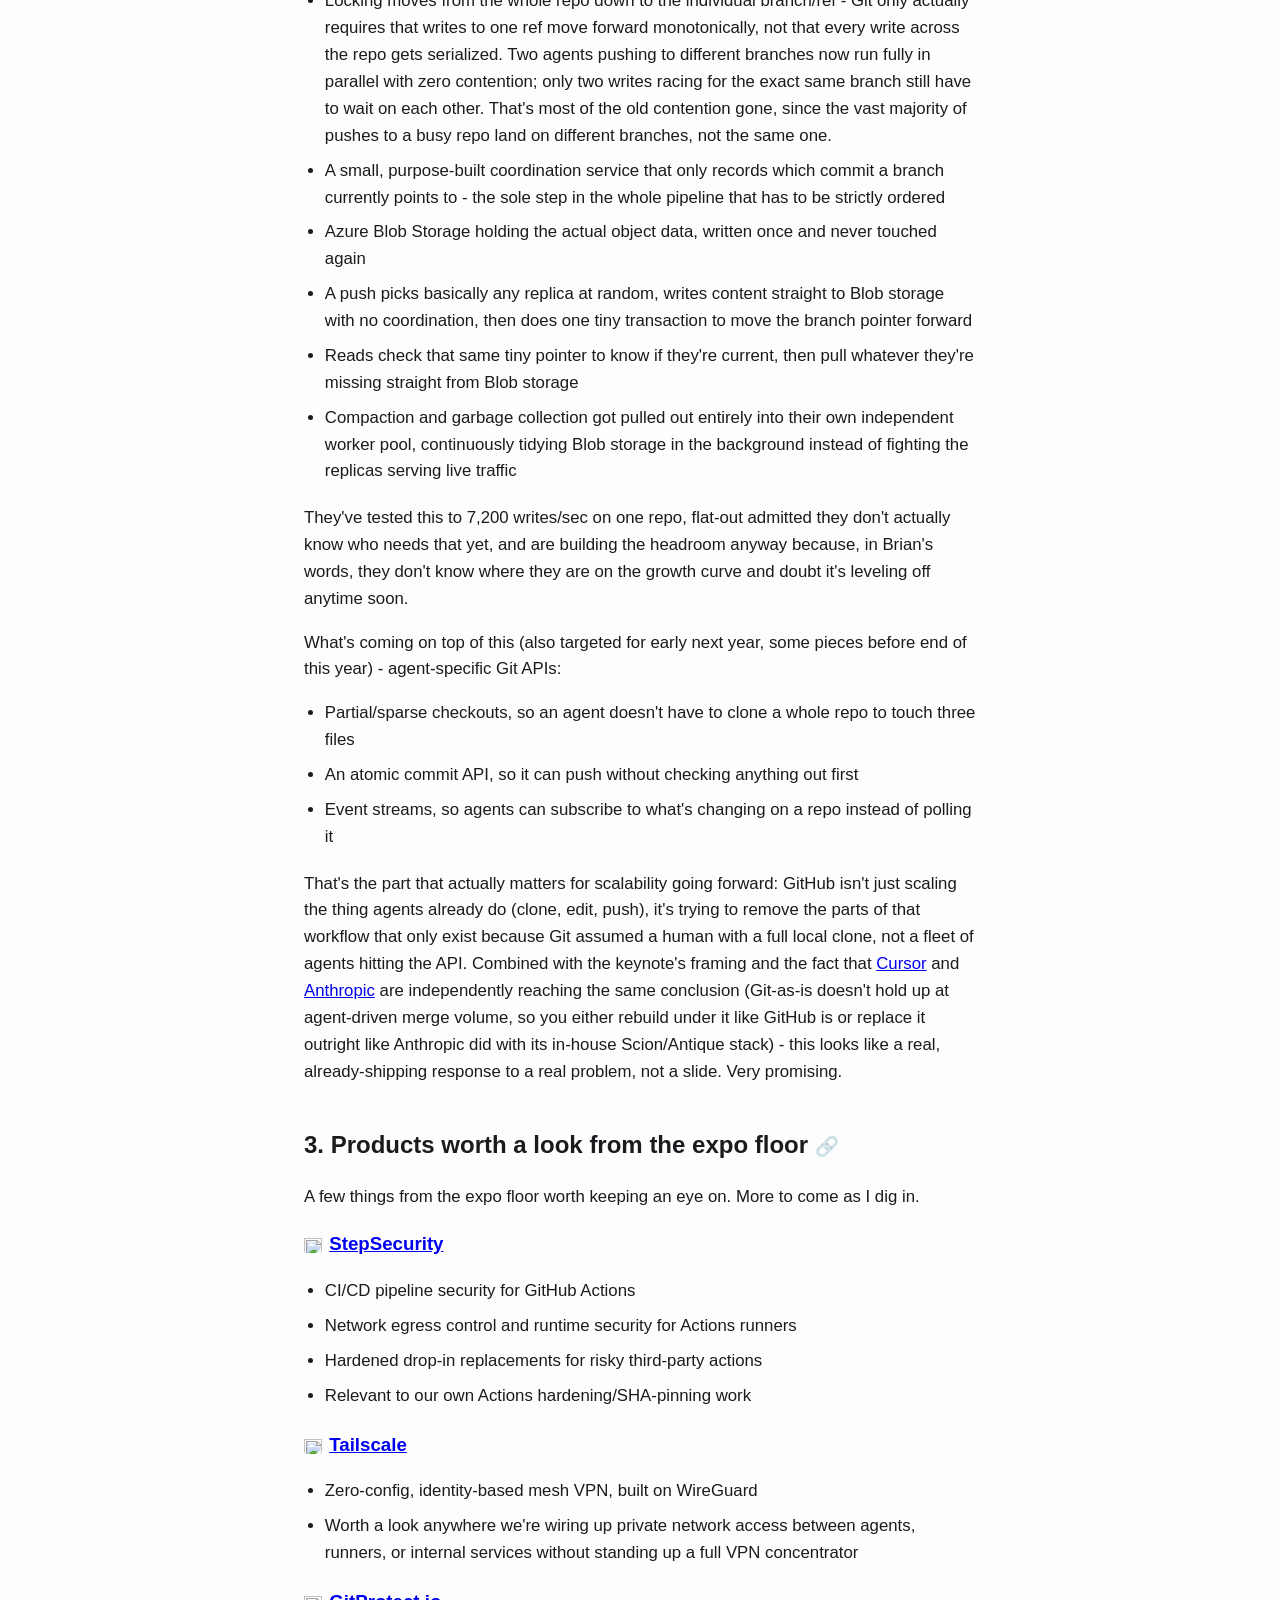
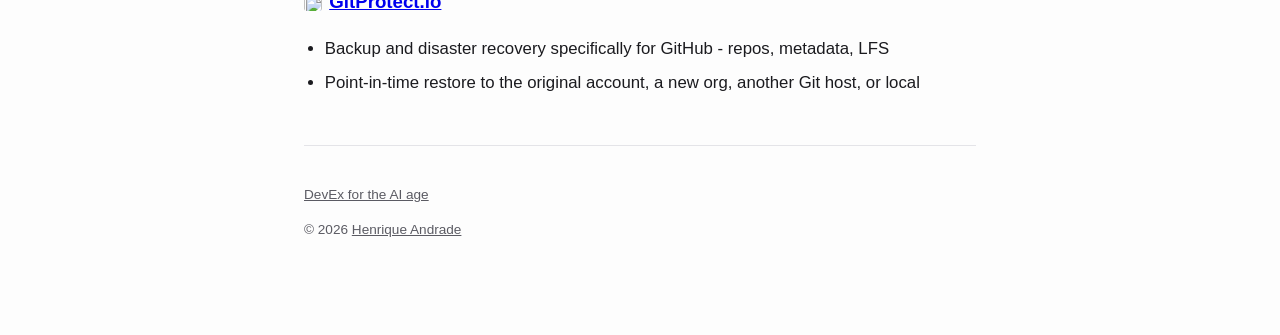
==== commit 761fdf12: "Vary wording, drop repeated 'candid'" ====
--- a/posts/github-universe-2026-keynote.html
+++ b/posts/github-universe-2026-keynote.html
@@ -51,7 +51,7 @@
         <li>The one I think lands hardest for us: <a href="https://github.blog/changelog/2026-10-28-github-enterprise-now-includes-access-to-github-copilot">GitHub Enterprise customers now get every Copilot feature bundled in</a>, no separate subscription, just pay for the AI credits you actually burn</li>
       </ul>
 
-      <p>The back half was all about infrastructure trying to catch up to that growth, and Jay was pretty candid it had been a rough year on that front:</p>
+      <p>The back half was all about infrastructure trying to catch up to that growth, and Jay didn't sugarcoat it - it had been a rough year on that front:</p>
 
       <ul>
         <li>A <a href="https://www.theregister.com/a/5302148">rebuilt Git architecture</a> - storage decoupled from compute, locking down to the branch instead of the whole repo, backed by Azure Blob storage - hit 7,200 writes/sec on one repo in testing (180x their old ceiling), rolling out to everyone early next year</li>
@@ -88,7 +88,7 @@
         <li>Compaction and garbage collection got pulled out entirely into their own independent worker pool, continuously tidying Blob storage in the background instead of fighting the replicas serving live traffic</li>
       </ul>
 
-      <p>They've tested this to 7,200 writes/sec on one repo, candidly admitted they don't actually know who needs that yet, and are building the headroom anyway because, in Brian's words, they don't know where they are on the growth curve and doubt it's leveling off anytime soon.</p>
+      <p>They've tested this to 7,200 writes/sec on one repo, flat-out admitted they don't actually know who needs that yet, and are building the headroom anyway because, in Brian's words, they don't know where they are on the growth curve and doubt it's leveling off anytime soon.</p>
 
       <p>What's coming on top of this (also targeted for early next year, some pieces before end of this year) - agent-specific Git APIs:</p>
 
